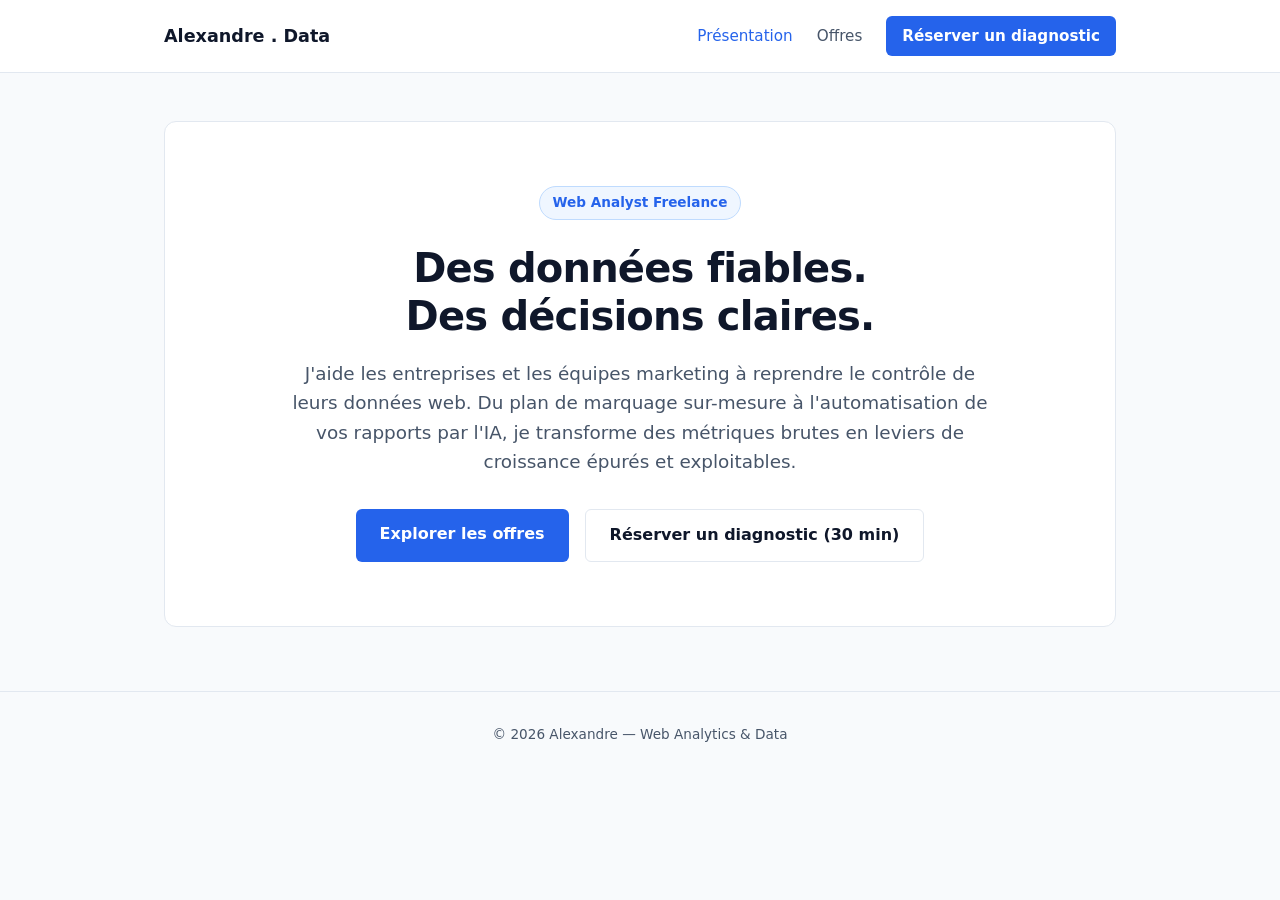
==== index.html @ 2a9d1093 "Update index.html" ====
<!DOCTYPE html>
<html lang="fr">
<head>
  <meta charset="UTF-8">
  <meta name="viewport" content="width=device-width, initial-scale=1.0">
  <title>Alexandre — Web Analyst Freelance</title>
  <style>
    :root {
      --bg-color: #f8fafc;
      --card-bg: #ffffff;
      --text-main: #0f172a;
      --text-muted: #475569;
      --accent-color: #2563eb;
      --accent-hover: #1d4ed8;
      --border-color: #e2e8f0;
    }

    * {
      box-sizing: border-box;
      margin: 0;
      padding: 0;
    }

    body {
      font-family: system-ui, -apple-system, BlinkMacSystemFont, 'Segoe UI', Roboto, sans-serif;
      background-color: var(--bg-color);
      color: var(--text-main);
      line-height: 1.6;
    }

    /* Header & Navigation */
    header {
      background: var(--card-bg);
      border-bottom: 1px solid var(--border-color);
      position: sticky;
      top: 0;
      z-index: 10;
    }

    .nav-container {
      max-width: 1000px;
      margin: 0 auto;
      padding: 1rem 1.5rem;
      display: flex;
      justify-content: space-between;
      align-items: center;
    }

    .logo {
      font-weight: 700;
      font-size: 1.1rem;
      color: var(--text-main);
      text-decoration: none;
    }

    nav {
      display: flex;
      gap: 1.5rem;
      align-items: center;
    }

    nav a {
      text-decoration: none;
      color: var(--text-muted);
      font-weight: 500;
      font-size: 0.95rem;
      transition: color 0.2s;
    }

    nav a:hover, nav a.active {
      color: var(--accent-color);
    }

    .btn-header {
      background-color: var(--accent-color);
      color: white !important;
      padding: 0.5rem 1rem;
      border-radius: 6px;
      font-weight: 600;
      transition: background-color 0.2s;
    }

    .btn-header:hover {
      background-color: var(--accent-hover);
    }

    /* Container global */
    main {
      max-width: 1000px;
      margin: 3rem auto;
      padding: 0 1.5rem;
    }

    /* Hero Section */
    .hero {
      background: var(--card-bg);
      border: 1px solid var(--border-color);
      border-radius: 12px;
      padding: 4rem 2rem;
      text-align: center;
      margin-bottom: 2rem;
    }

    .badge {
      display: inline-block;
      background-color: #eff6ff;
      color: var(--accent-color);
      font-size: 0.85rem;
      font-weight: 600;
      padding: 0.3rem 0.8rem;
      border-radius: 50px;
      margin-bottom: 1.5rem;
      border: 1px solid #bfdbfe;
    }

    .hero h1 {
      font-size: 2.5rem;
      margin-bottom: 1.2rem;
      letter-spacing: -0.02em;
      color: var(--text-main);
      line-height: 1.2;
    }

    .hero p {
      color: var(--text-muted);
      font-size: 1.15rem;
      max-width: 700px;
      margin: 0 auto 2rem auto;
    }

    .hero-buttons {
      display: flex;
      gap: 1rem;
      justify-content: center;
      flex-wrap: wrap;
    }

    .btn-primary {
      background-color: var(--accent-color);
      color: white;
      text-decoration: none;
      padding: 0.8rem 1.5rem;
      border-radius: 6px;
      font-weight: 600;
      transition: background-color 0.2s;
    }

    .btn-primary:hover {
      background-color: var(--accent-hover);
    }

    .btn-secondary {
      background-color: #ffffff;
      color: var(--text-main);
      text-decoration: none;
      padding: 0.8rem 1.5rem;
      border-radius: 6px;
      font-weight: 600;
      border: 1px solid var(--border-color);
      transition: background-color 0.2s;
    }

    .btn-secondary:hover {
      background-color: #f1f5f9;
    }

    /* Footer */
    footer {
      text-align: center;
      padding: 2rem;
      color: var(--text-muted);
      font-size: 0.85rem;
      border-top: 1px solid var(--border-color);
      margin-top: 4rem;
    }
  </style>
</head>
<body>

  <!-- En-tête / Menu -->
  <header>
    <div class="nav-container">
      <a href="index.html" class="logo">Alexandre . Data</a>
      <nav>
        <a href="index.html" class="active">Présentation</a>
        <a href="offres.html">Offres</a>
        <a href="https://cal.com/alexandre-sahir-zxou9e/diagnostic-data" target="_blank" class="btn-header">Réserver un diagnostic</a>
      </nav>
    </div>
  </header>

  <!-- Contenu Principal (Présentation) -->
  <main>
    <section class="hero">
      <span class="badge">Web Analyst Freelance</span>
      <h1>Des données fiables.<br>Des décisions claires.</h1>
      <p>J'aide les entreprises et les équipes marketing à reprendre le contrôle de leurs données web. Du plan de marquage sur-mesure à l'automatisation de vos rapports par l'IA, je transforme des métriques brutes en leviers de croissance épurés et exploitables.</p>
      
      <div class="hero-buttons">
        <a href="offres.html" class="btn-primary">Explorer les offres</a>
        <a href="https://cal.com/alexandre-sahir-zxou9e/diagnostic-data" target="_blank" class="btn-secondary">Réserver un diagnostic (30 min)</a>
      </div>
    </section>
  </main>

  <footer>
    <p>© 2026 Alexandre — Web Analytics & Data</p>
  </footer>

</body>
</html>
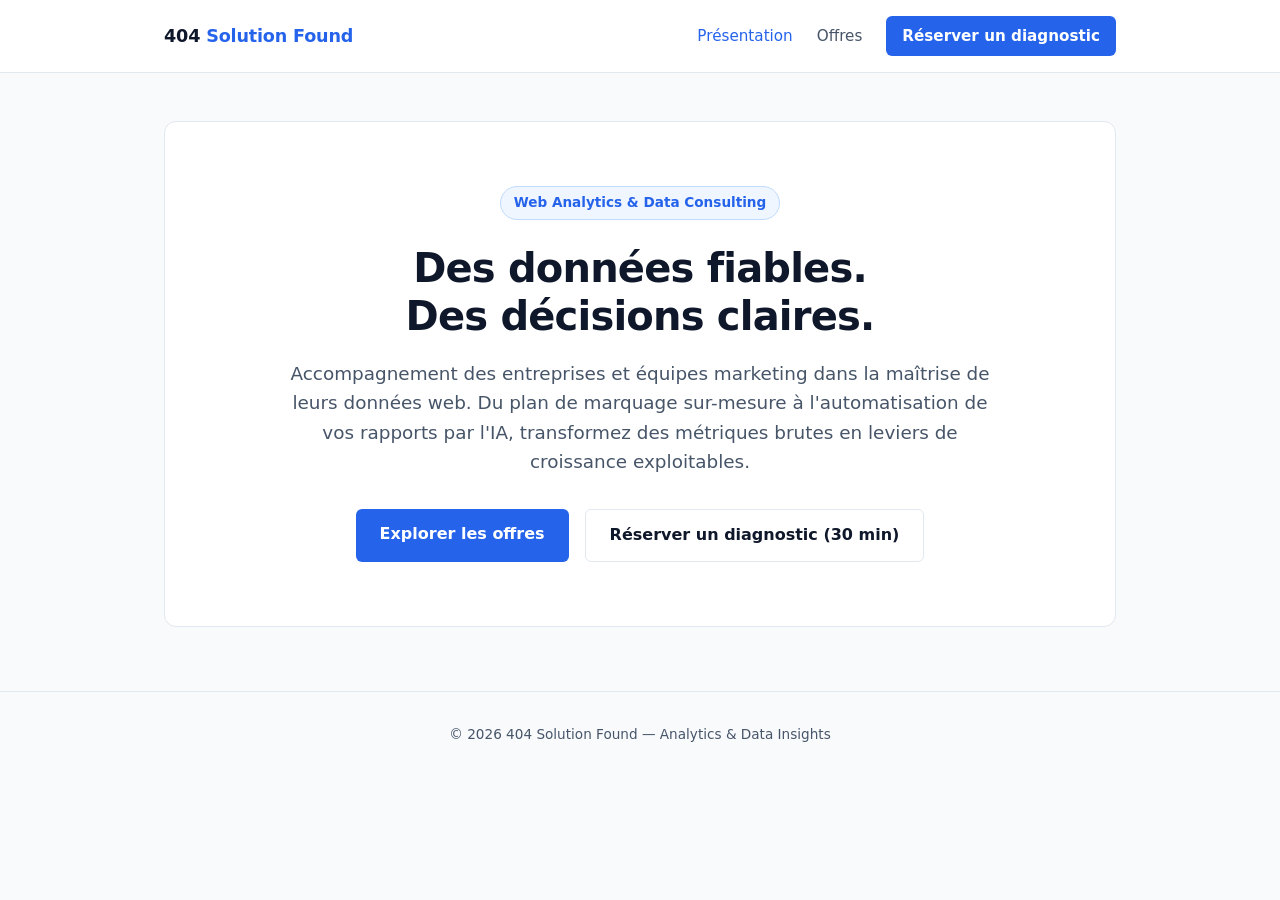
==== commit 4a9a2d2c: "Update index.html" ====
--- a/index.html
+++ b/index.html
@@ -3,7 +3,7 @@
 <head>
   <meta charset="UTF-8">
   <meta name="viewport" content="width=device-width, initial-scale=1.0">
-  <title>Alexandre — Web Analyst Freelance</title>
+  <title>404 Solution Found — Analytics & Data Insights</title>
   <style>
     :root {
       --bg-color: #f8fafc;
@@ -51,6 +51,11 @@
       font-size: 1.1rem;
       color: var(--text-main);
       text-decoration: none;
+      letter-spacing: -0.01em;
+    }
+
+    .logo span {
+      color: var(--accent-color);
     }
 
     nav {
@@ -180,7 +185,7 @@
   <!-- En-tête / Menu -->
   <header>
     <div class="nav-container">
-      <a href="index.html" class="logo">Alexandre . Data</a>
+      <a href="index.html" class="logo">404 <span>Solution Found</span></a>
       <nav>
         <a href="index.html" class="active">Présentation</a>
         <a href="offres.html">Offres</a>
@@ -192,9 +197,9 @@
   <!-- Contenu Principal (Présentation) -->
   <main>
     <section class="hero">
-      <span class="badge">Web Analyst Freelance</span>
+      <span class="badge">Web Analytics & Data Consulting</span>
       <h1>Des données fiables.<br>Des décisions claires.</h1>
-      <p>J'aide les entreprises et les équipes marketing à reprendre le contrôle de leurs données web. Du plan de marquage sur-mesure à l'automatisation de vos rapports par l'IA, je transforme des métriques brutes en leviers de croissance épurés et exploitables.</p>
+      <p>Accompagnement des entreprises et équipes marketing dans la maîtrise de leurs données web. Du plan de marquage sur-mesure à l'automatisation de vos rapports par l'IA, transformez des métriques brutes en leviers de croissance exploitables.</p>
       
       <div class="hero-buttons">
         <a href="offres.html" class="btn-primary">Explorer les offres</a>
@@ -204,7 +209,7 @@
   </main>
 
   <footer>
-    <p>© 2026 Alexandre — Web Analytics & Data</p>
+    <p>© 2026 404 Solution Found — Analytics & Data Insights</p>
   </footer>
 
 </body>
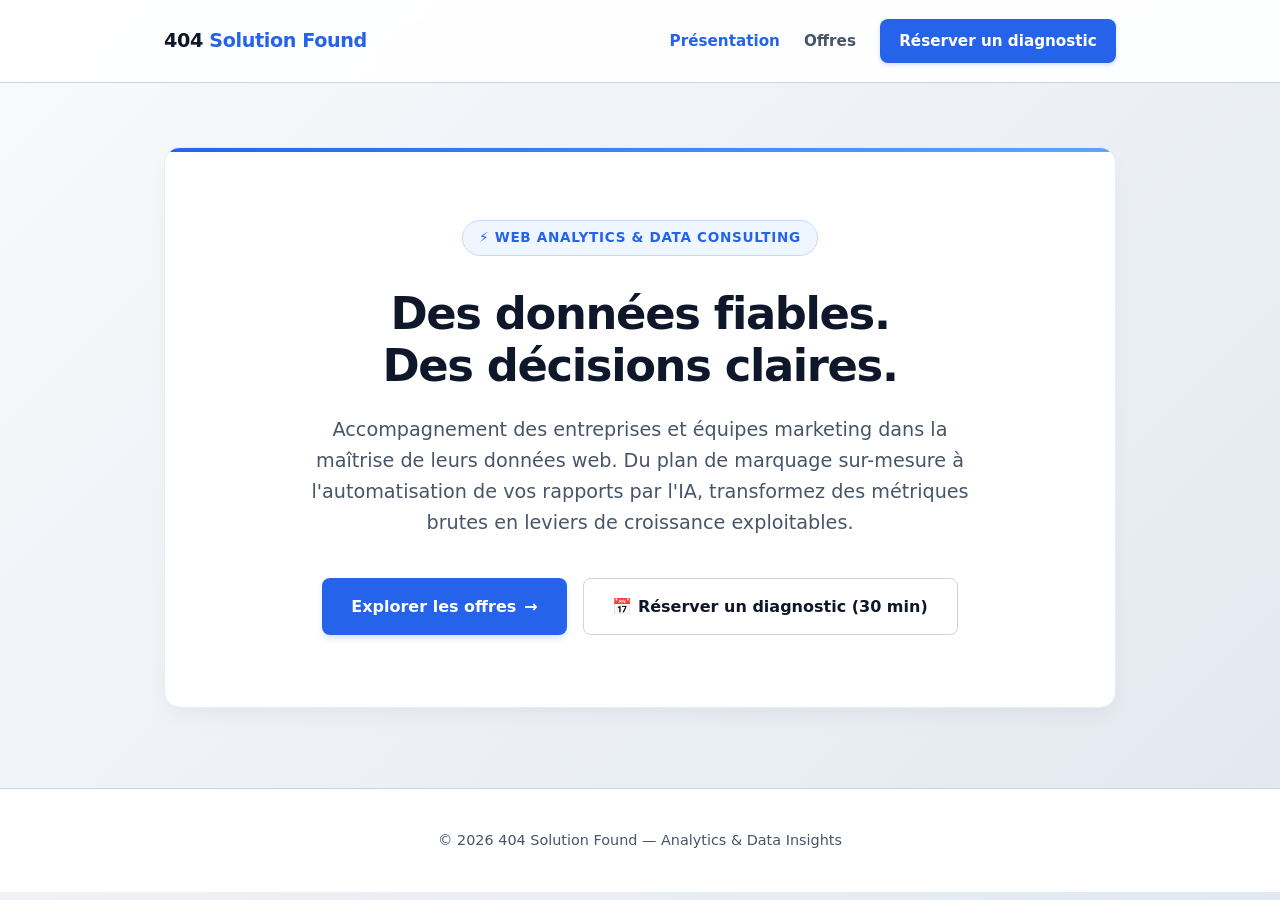
==== commit 7c21ab7c: "v0.3 — Visuel Hero retravaillé style : redesign hero section (fond, ombres, boutons)" ====
--- a/index.html
+++ b/index.html
@@ -6,13 +6,15 @@
   <title>404 Solution Found — Analytics & Data Insights</title>
   <style>
     :root {
-      --bg-color: #f8fafc;
+      --bg-gradient: linear-gradient(135deg, #f8fafc 0%, #e2e8f0 100%);
       --card-bg: #ffffff;
+      --card-border: rgba(37, 99, 235, 0.12);
       --text-main: #0f172a;
       --text-muted: #475569;
       --accent-color: #2563eb;
       --accent-hover: #1d4ed8;
-      --border-color: #e2e8f0;
+      --accent-light: #eff6ff;
+      --border-color: #cbd5e1;
     }
 
     * {
@@ -23,14 +25,16 @@
 
     body {
       font-family: system-ui, -apple-system, BlinkMacSystemFont, 'Segoe UI', Roboto, sans-serif;
-      background-color: var(--bg-color);
+      background: var(--bg-gradient);
       color: var(--text-main);
       line-height: 1.6;
+      min-height: 100vh;
     }
 
     /* Header & Navigation */
     header {
-      background: var(--card-bg);
+      background: rgba(255, 255, 255, 0.9);
+      backdrop-filter: blur(8px);
       border-bottom: 1px solid var(--border-color);
       position: sticky;
       top: 0;
@@ -40,18 +44,18 @@
     .nav-container {
       max-width: 1000px;
       margin: 0 auto;
-      padding: 1rem 1.5rem;
+      padding: 1.2rem 1.5rem;
       display: flex;
       justify-content: space-between;
       align-items: center;
     }
 
     .logo {
-      font-weight: 700;
-      font-size: 1.1rem;
-      color: var(--text-main);
-      text-decoration: none;
-      letter-spacing: -0.01em;
+      font-weight: 800;
+      font-size: 1.2rem;
+      color: var(--text-main);
+      text-decoration: none;
+      letter-spacing: -0.02em;
     }
 
     .logo span {
@@ -67,7 +71,7 @@
     nav a {
       text-decoration: none;
       color: var(--text-muted);
-      font-weight: 500;
+      font-weight: 600;
       font-size: 0.95rem;
       transition: color 0.2s;
     }
@@ -79,58 +83,78 @@
     .btn-header {
       background-color: var(--accent-color);
       color: white !important;
-      padding: 0.5rem 1rem;
-      border-radius: 6px;
-      font-weight: 600;
-      transition: background-color 0.2s;
+      padding: 0.6rem 1.2rem;
+      border-radius: 8px;
+      font-weight: 600;
+      box-shadow: 0 2px 4px rgba(37, 99, 235, 0.2);
+      transition: all 0.2s;
     }
 
     .btn-header:hover {
       background-color: var(--accent-hover);
-    }
-
-    /* Container global */
+      transform: translateY(-1px);
+    }
+
+    /* Main Container */
     main {
       max-width: 1000px;
-      margin: 3rem auto;
+      margin: 4rem auto;
       padding: 0 1.5rem;
     }
 
-    /* Hero Section */
+    /* Hero Section Améliorée */
     .hero {
       background: var(--card-bg);
-      border: 1px solid var(--border-color);
-      border-radius: 12px;
-      padding: 4rem 2rem;
+      border: 1px solid var(--card-border);
+      border-radius: 16px;
+      padding: 4.5rem 2.5rem;
       text-align: center;
-      margin-bottom: 2rem;
+      box-shadow: 0 10px 25px -5px rgba(0, 0, 0, 0.05), 0 8px 10px -6px rgba(0, 0, 0, 0.01);
+      position: relative;
+      overflow: hidden;
+    }
+
+    .hero::before {
+      content: "";
+      position: absolute;
+      top: 0;
+      left: 0;
+      right: 0;
+      height: 4px;
+      background: linear-gradient(90deg, #2563eb, #60a5fa);
     }
 
     .badge {
-      display: inline-block;
-      background-color: #eff6ff;
+      display: inline-flex;
+      align-items: center;
+      gap: 0.5rem;
+      background-color: var(--accent-light);
       color: var(--accent-color);
       font-size: 0.85rem;
-      font-weight: 600;
-      padding: 0.3rem 0.8rem;
+      font-weight: 700;
+      padding: 0.4rem 1rem;
       border-radius: 50px;
+      margin-bottom: 2rem;
+      border: 1px solid #bfdbfe;
+      text-transform: uppercase;
+      letter-spacing: 0.05em;
+    }
+
+    .hero h1 {
+      font-size: 2.8rem;
+      font-weight: 800;
       margin-bottom: 1.5rem;
-      border: 1px solid #bfdbfe;
-    }
-
-    .hero h1 {
-      font-size: 2.5rem;
-      margin-bottom: 1.2rem;
-      letter-spacing: -0.02em;
-      color: var(--text-main);
-      line-height: 1.2;
+      letter-spacing: -0.03em;
+      color: var(--text-main);
+      line-height: 1.15;
     }
 
     .hero p {
       color: var(--text-muted);
-      font-size: 1.15rem;
-      max-width: 700px;
-      margin: 0 auto 2rem auto;
+      font-size: 1.2rem;
+      max-width: 680px;
+      margin: 0 auto 2.5rem auto;
+      font-weight: 400;
     }
 
     .hero-buttons {
@@ -144,39 +168,51 @@
       background-color: var(--accent-color);
       color: white;
       text-decoration: none;
-      padding: 0.8rem 1.5rem;
-      border-radius: 6px;
-      font-weight: 600;
-      transition: background-color 0.2s;
+      padding: 0.9rem 1.8rem;
+      border-radius: 8px;
+      font-weight: 600;
+      box-shadow: 0 4px 6px -1px rgba(37, 99, 235, 0.2);
+      transition: all 0.2s;
+      display: inline-flex;
+      align-items: center;
+      gap: 0.5rem;
     }
 
     .btn-primary:hover {
       background-color: var(--accent-hover);
+      transform: translateY(-2px);
+      box-shadow: 0 6px 12px -2px rgba(37, 99, 235, 0.3);
     }
 
     .btn-secondary {
       background-color: #ffffff;
       color: var(--text-main);
       text-decoration: none;
-      padding: 0.8rem 1.5rem;
-      border-radius: 6px;
+      padding: 0.9rem 1.8rem;
+      border-radius: 8px;
       font-weight: 600;
       border: 1px solid var(--border-color);
-      transition: background-color 0.2s;
+      transition: all 0.2s;
+      display: inline-flex;
+      align-items: center;
+      gap: 0.5rem;
     }
 
     .btn-secondary:hover {
-      background-color: #f1f5f9;
+      background-color: #f8fafc;
+      border-color: #94a3b8;
+      transform: translateY(-2px);
     }
 
     /* Footer */
     footer {
       text-align: center;
-      padding: 2rem;
+      padding: 2.5rem;
       color: var(--text-muted);
-      font-size: 0.85rem;
+      font-size: 0.9rem;
       border-top: 1px solid var(--border-color);
-      margin-top: 4rem;
+      margin-top: 5rem;
+      background: #ffffff;
     }
   </style>
 </head>
@@ -197,13 +233,13 @@
   <!-- Contenu Principal (Présentation) -->
   <main>
     <section class="hero">
-      <span class="badge">Web Analytics & Data Consulting</span>
+      <span class="badge">⚡ Web Analytics & Data Consulting</span>
       <h1>Des données fiables.<br>Des décisions claires.</h1>
       <p>Accompagnement des entreprises et équipes marketing dans la maîtrise de leurs données web. Du plan de marquage sur-mesure à l'automatisation de vos rapports par l'IA, transformez des métriques brutes en leviers de croissance exploitables.</p>
       
       <div class="hero-buttons">
-        <a href="offres.html" class="btn-primary">Explorer les offres</a>
-        <a href="https://cal.com/alexandre-sahir-zxou9e/diagnostic-data" target="_blank" class="btn-secondary">Réserver un diagnostic (30 min)</a>
+        <a href="offres.html" class="btn-primary">Explorer les offres <span>→</span></a>
+        <a href="https://cal.com/alexandre-sahir-zxou9e/diagnostic-data" target="_blank" class="btn-secondary">📅 Réserver un diagnostic (30 min)</a>
       </div>
     </section>
   </main>
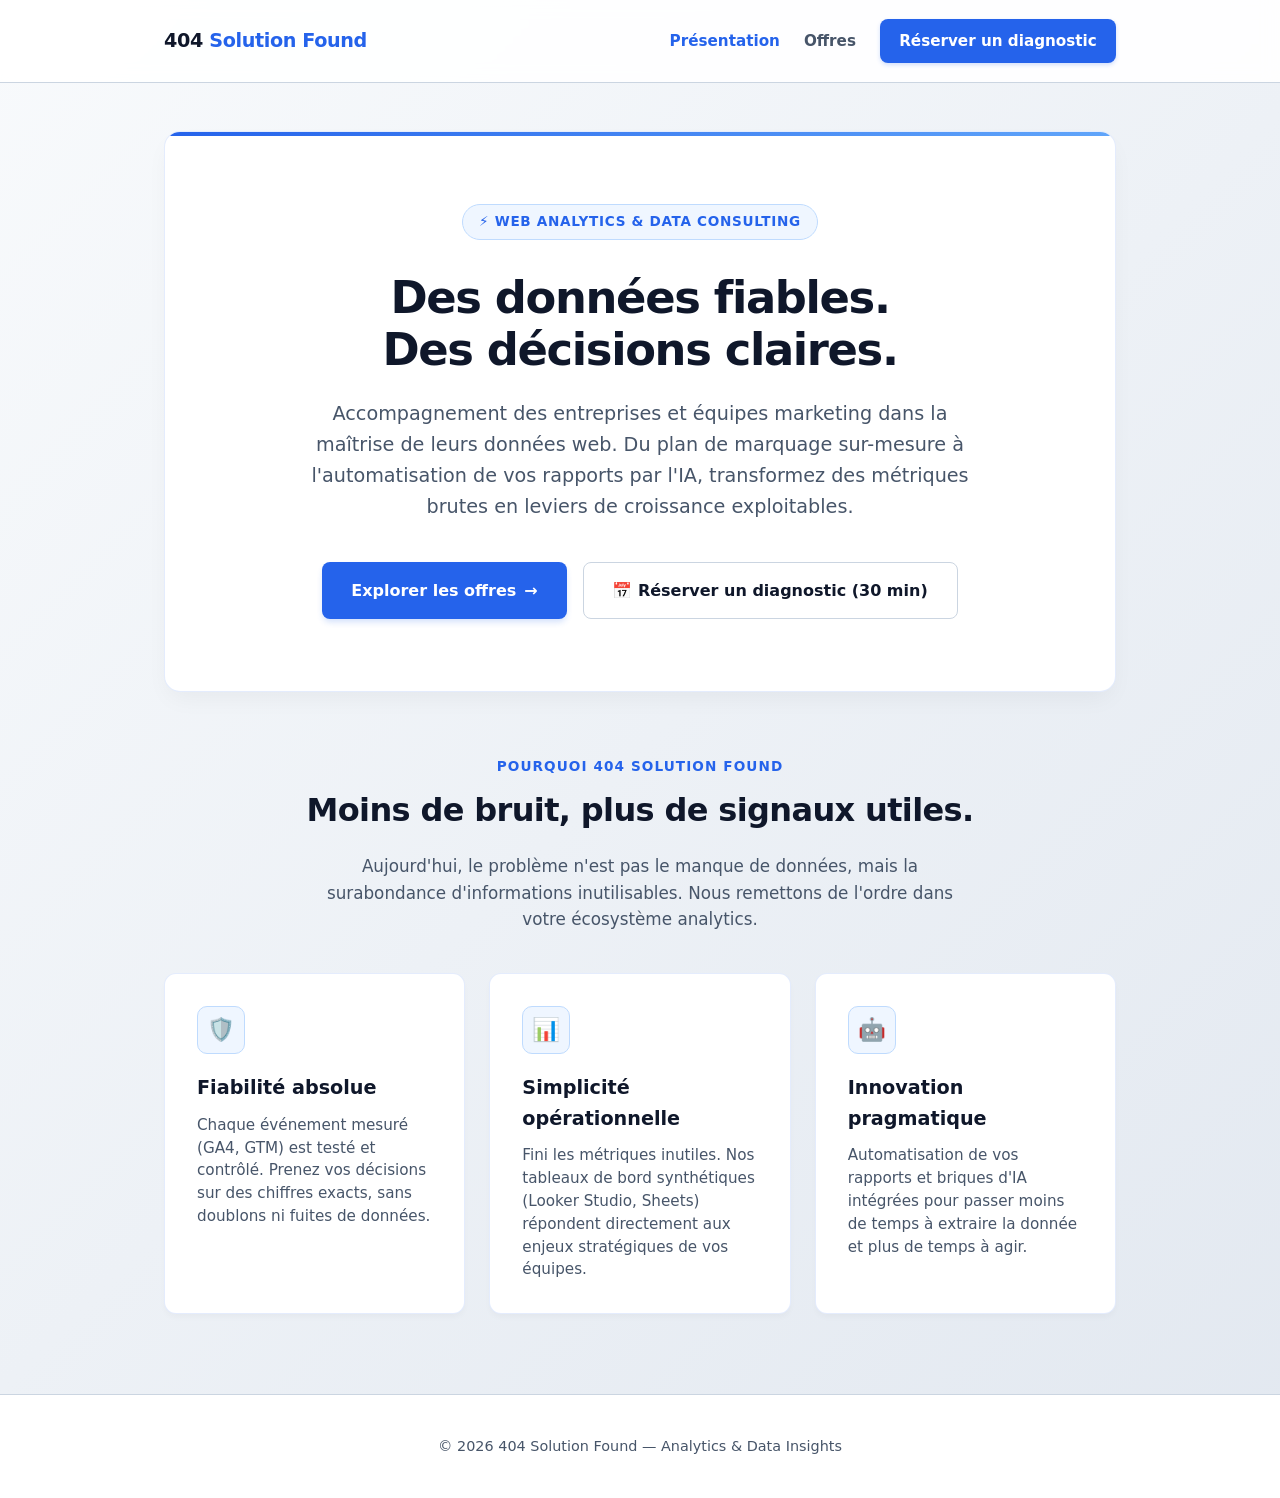
==== commit 363c9a20: "v0.4 — Section Approche intégrée feat: ajout section notre approche (3 cartes de valeur)" ====
--- a/index.html
+++ b/index.html
@@ -98,20 +98,21 @@
     /* Main Container */
     main {
       max-width: 1000px;
-      margin: 4rem auto;
+      margin: 3rem auto;
       padding: 0 1.5rem;
     }
 
-    /* Hero Section Améliorée */
+    /* Hero Section */
     .hero {
       background: var(--card-bg);
       border: 1px solid var(--card-border);
       border-radius: 16px;
       padding: 4.5rem 2.5rem;
       text-align: center;
-      box-shadow: 0 10px 25px -5px rgba(0, 0, 0, 0.05), 0 8px 10px -6px rgba(0, 0, 0, 0.01);
+      box-shadow: 0 10px 25px -5px rgba(0, 0, 0, 0.05);
       position: relative;
       overflow: hidden;
+      margin-bottom: 3rem;
     }
 
     .hero::before {
@@ -154,7 +155,6 @@
       font-size: 1.2rem;
       max-width: 680px;
       margin: 0 auto 2.5rem auto;
-      font-weight: 400;
     }
 
     .hero-buttons {
@@ -181,7 +181,6 @@
     .btn-primary:hover {
       background-color: var(--accent-hover);
       transform: translateY(-2px);
-      box-shadow: 0 6px 12px -2px rgba(37, 99, 235, 0.3);
     }
 
     .btn-secondary {
@@ -202,6 +201,88 @@
       background-color: #f8fafc;
       border-color: #94a3b8;
       transform: translateY(-2px);
+    }
+
+    /* Section Notre Approche */
+    .approach-section {
+      margin-top: 4rem;
+    }
+
+    .section-header {
+      text-align: center;
+      margin-bottom: 2.5rem;
+    }
+
+    .section-subtitle {
+      color: var(--accent-color);
+      font-weight: 700;
+      font-size: 0.85rem;
+      text-transform: uppercase;
+      letter-spacing: 0.08em;
+      display: block;
+      margin-bottom: 0.5rem;
+    }
+
+    .section-title {
+      font-size: 2rem;
+      font-weight: 800;
+      letter-spacing: -0.02em;
+      color: var(--text-main);
+      margin-bottom: 1rem;
+    }
+
+    .section-desc {
+      color: var(--text-muted);
+      max-width: 650px;
+      margin: 0 auto;
+      font-size: 1.05rem;
+    }
+
+    .cards-grid {
+      display: grid;
+      grid-template-columns: repeat(auto-fit, minmax(280px, 1fr));
+      gap: 1.5rem;
+      margin-top: 2rem;
+    }
+
+    .card {
+      background: var(--card-bg);
+      border: 1px solid var(--card-border);
+      border-radius: 12px;
+      padding: 2rem;
+      box-shadow: 0 4px 6px -1px rgba(0, 0, 0, 0.03);
+      transition: transform 0.2s, box-shadow 0.2s;
+    }
+
+    .card:hover {
+      transform: translateY(-3px);
+      box-shadow: 0 10px 15px -3px rgba(0, 0, 0, 0.08);
+    }
+
+    .card-icon {
+      width: 48px;
+      height: 48px;
+      background: var(--accent-light);
+      border-radius: 10px;
+      display: flex;
+      align-items: center;
+      justify-content: center;
+      font-size: 1.4rem;
+      margin-bottom: 1.2rem;
+      border: 1px solid #bfdbfe;
+    }
+
+    .card h3 {
+      font-size: 1.2rem;
+      font-weight: 700;
+      margin-bottom: 0.6rem;
+      color: var(--text-main);
+    }
+
+    .card p {
+      color: var(--text-muted);
+      font-size: 0.95rem;
+      line-height: 1.5;
     }
 
     /* Footer */
@@ -230,8 +311,9 @@
     </div>
   </header>
 
-  <!-- Contenu Principal (Présentation) -->
+  <!-- Contenu Principal -->
   <main>
+    <!-- Hero Section -->
     <section class="hero">
       <span class="badge">⚡ Web Analytics & Data Consulting</span>
       <h1>Des données fiables.<br>Des décisions claires.</h1>
@@ -242,6 +324,38 @@
         <a href="https://cal.com/alexandre-sahir-zxou9e/diagnostic-data" target="_blank" class="btn-secondary">📅 Réserver un diagnostic (30 min)</a>
       </div>
     </section>
+
+    <!-- Section Notre Approche -->
+    <section class="approach-section">
+      <div class="section-header">
+        <span class="section-subtitle">Pourquoi 404 Solution Found</span>
+        <h2 class="section-title">Moins de bruit, plus de signaux utiles.</h2>
+        <p class="section-desc">Aujourd'hui, le problème n'est pas le manque de données, mais la surabondance d'informations inutilisables. Nous remettons de l'ordre dans votre écosystème analytics.</p>
+      </div>
+
+      <div class="cards-grid">
+        <!-- Card 1 -->
+        <div class="card">
+          <div class="card-icon">🛡️</div>
+          <h3>Fiabilité absolue</h3>
+          <p>Chaque événement mesuré (GA4, GTM) est testé et contrôlé. Prenez vos décisions sur des chiffres exacts, sans doublons ni fuites de données.</p>
+        </div>
+
+        <!-- Card 2 -->
+        <div class="card">
+          <div class="card-icon">📊</div>
+          <h3>Simplicité opérationnelle</h3>
+          <p>Fini les métriques inutiles. Nos tableaux de bord synthétiques (Looker Studio, Sheets) répondent directement aux enjeux stratégiques de vos équipes.</p>
+        </div>
+
+        <!-- Card 3 -->
+        <div class="card">
+          <div class="card-icon">🤖</div>
+          <h3>Innovation pragmatique</h3>
+          <p>Automatisation de vos rapports et briques d'IA intégrées pour passer moins de temps à extraire la donnée et plus de temps à agir.</p>
+        </div>
+      </div>
+    </section>
   </main>
 
   <footer>
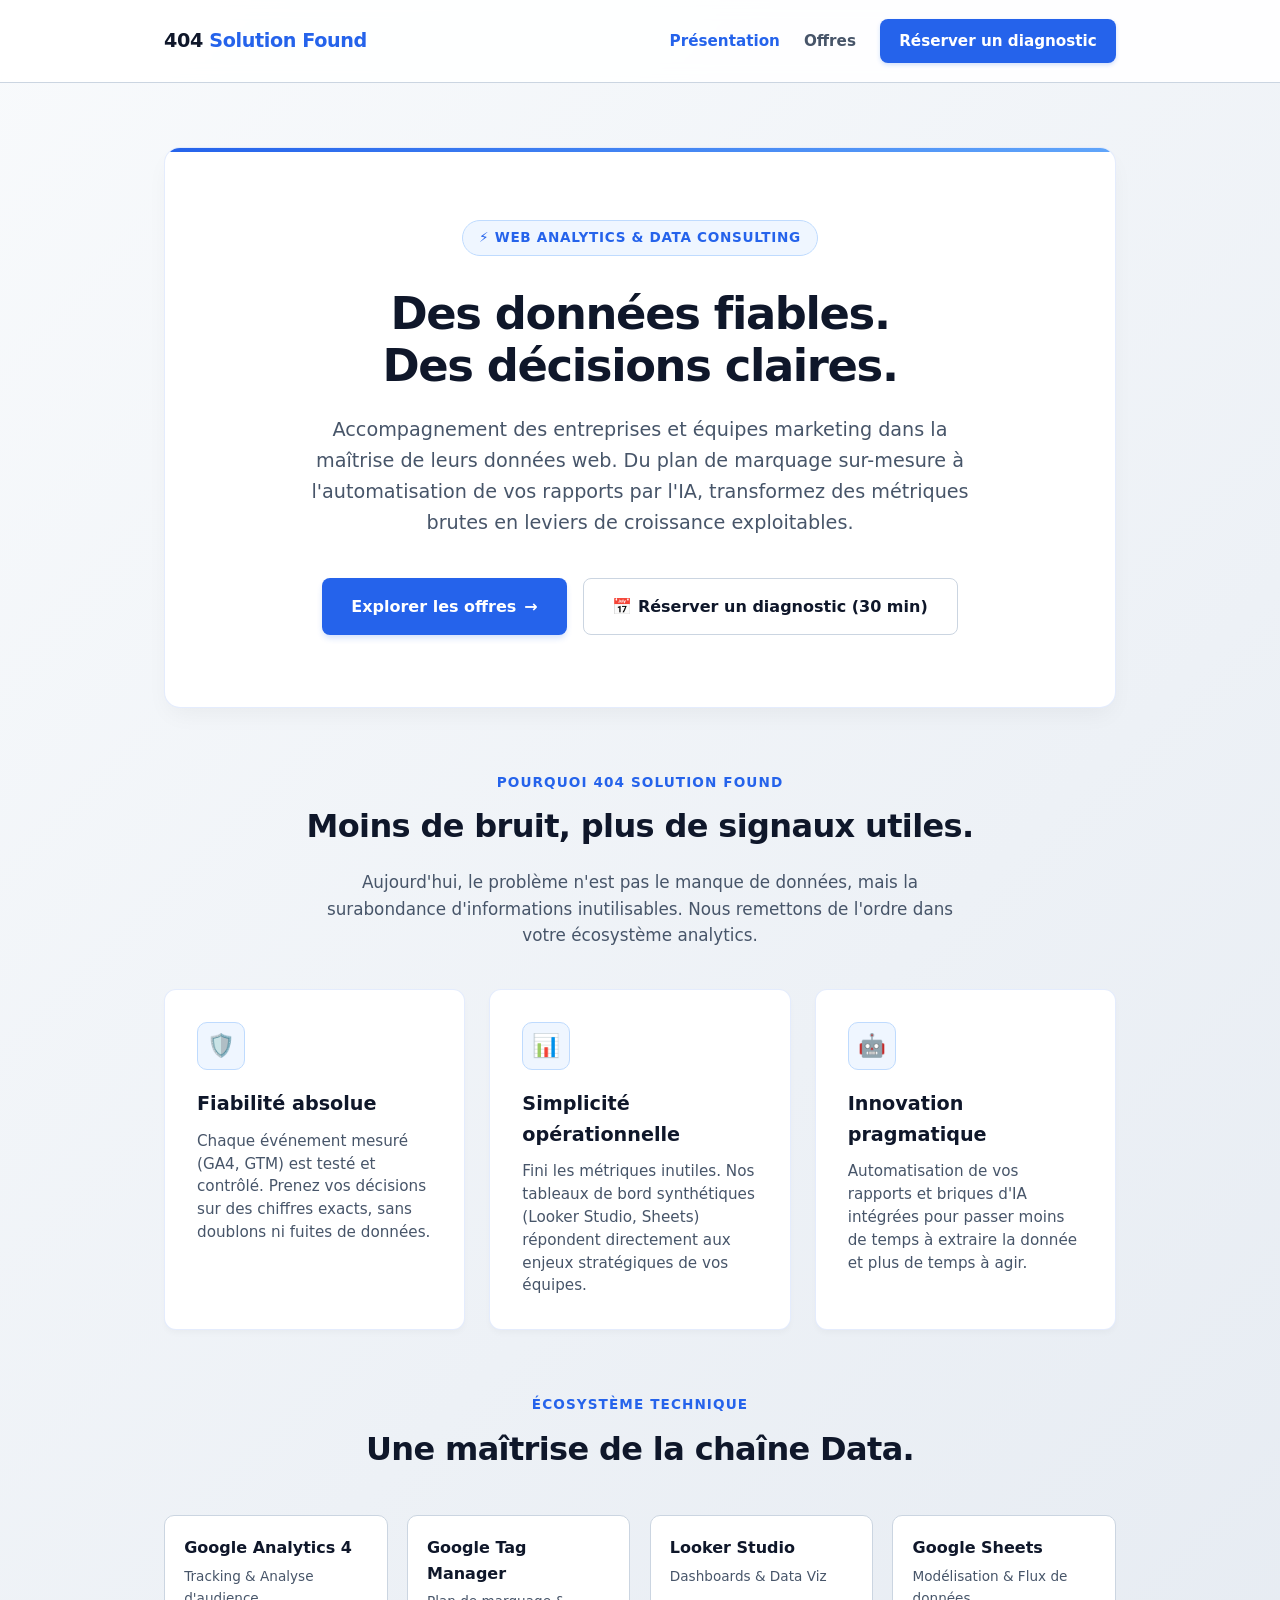
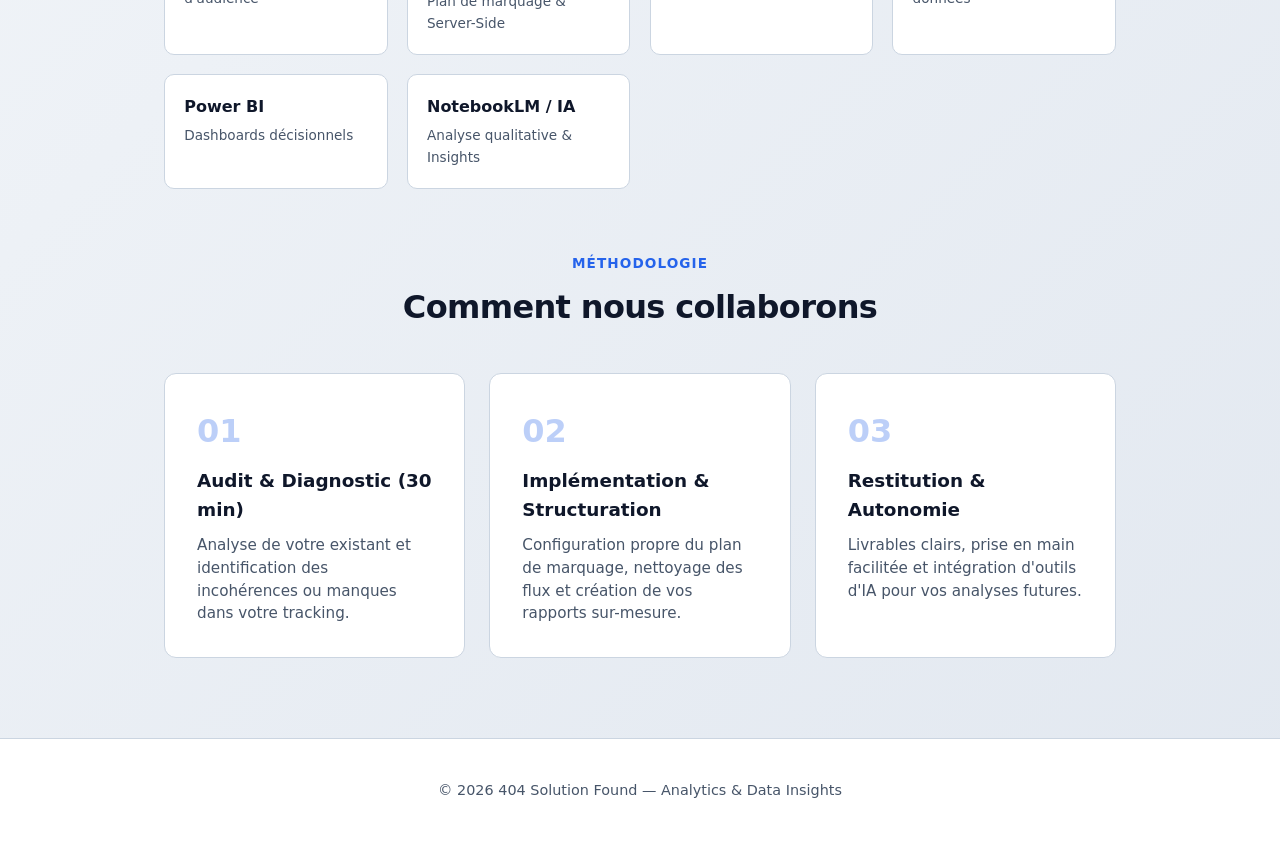
==== commit 3359f55f: "v0.5 — Page Présentation complète feat: ajout stack technique et méthodologie 3 étapes" ====
--- a/index.html
+++ b/index.html
@@ -112,7 +112,7 @@
       box-shadow: 0 10px 25px -5px rgba(0, 0, 0, 0.05);
       position: relative;
       overflow: hidden;
-      margin-bottom: 3rem;
+      margin-bottom: 4rem;
     }
 
     .hero::before {
@@ -203,8 +203,8 @@
       transform: translateY(-2px);
     }
 
-    /* Section Notre Approche */
-    .approach-section {
+    /* Common Section Styles */
+    section {
       margin-top: 4rem;
     }
 
@@ -238,6 +238,7 @@
       font-size: 1.05rem;
     }
 
+    /* Section Notre Approche */
     .cards-grid {
       display: grid;
       grid-template-columns: repeat(auto-fit, minmax(280px, 1fr));
@@ -280,6 +281,77 @@
     }
 
     .card p {
+      color: var(--text-muted);
+      font-size: 0.95rem;
+      line-height: 1.5;
+    }
+
+    /* Section Stack Technique */
+    .tech-grid {
+      display: grid;
+      grid-template-columns: repeat(auto-fit, minmax(220px, 1fr));
+      gap: 1.2rem;
+      margin-top: 2rem;
+    }
+
+    .tech-item {
+      background: var(--card-bg);
+      border: 1px solid var(--border-color);
+      border-radius: 10px;
+      padding: 1.2rem;
+      display: flex;
+      flex-direction: column;
+      gap: 0.3rem;
+      transition: border-color 0.2s;
+    }
+
+    .tech-item:hover {
+      border-color: var(--accent-color);
+    }
+
+    .tech-name {
+      font-weight: 700;
+      font-size: 1rem;
+      color: var(--text-main);
+    }
+
+    .tech-desc {
+      font-size: 0.85rem;
+      color: var(--text-muted);
+    }
+
+    /* Section Méthodologie */
+    .steps-grid {
+      display: grid;
+      grid-template-columns: repeat(auto-fit, minmax(280px, 1fr));
+      gap: 1.5rem;
+      margin-top: 2rem;
+    }
+
+    .step-card {
+      background: var(--card-bg);
+      border: 1px solid var(--border-color);
+      border-radius: 12px;
+      padding: 2rem;
+      position: relative;
+    }
+
+    .step-number {
+      font-size: 2rem;
+      font-weight: 800;
+      color: var(--accent-color);
+      opacity: 0.3;
+      margin-bottom: 0.5rem;
+    }
+
+    .step-card h3 {
+      font-size: 1.15rem;
+      font-weight: 700;
+      margin-bottom: 0.6rem;
+      color: var(--text-main);
+    }
+
+    .step-card p {
       color: var(--text-muted);
       font-size: 0.95rem;
       line-height: 1.5;
@@ -326,7 +398,7 @@
     </section>
 
     <!-- Section Notre Approche -->
-    <section class="approach-section">
+    <section>
       <div class="section-header">
         <span class="section-subtitle">Pourquoi 404 Solution Found</span>
         <h2 class="section-title">Moins de bruit, plus de signaux utiles.</h2>
@@ -334,21 +406,18 @@
       </div>
 
       <div class="cards-grid">
-        <!-- Card 1 -->
         <div class="card">
           <div class="card-icon">🛡️</div>
           <h3>Fiabilité absolue</h3>
           <p>Chaque événement mesuré (GA4, GTM) est testé et contrôlé. Prenez vos décisions sur des chiffres exacts, sans doublons ni fuites de données.</p>
         </div>
 
-        <!-- Card 2 -->
         <div class="card">
           <div class="card-icon">📊</div>
           <h3>Simplicité opérationnelle</h3>
           <p>Fini les métriques inutiles. Nos tableaux de bord synthétiques (Looker Studio, Sheets) répondent directement aux enjeux stratégiques de vos équipes.</p>
         </div>
 
-        <!-- Card 3 -->
         <div class="card">
           <div class="card-icon">🤖</div>
           <h3>Innovation pragmatique</h3>
@@ -356,6 +425,69 @@
         </div>
       </div>
     </section>
+
+    <!-- Section Stack Technique -->
+    <section>
+      <div class="section-header">
+        <span class="section-subtitle">Écosystème Technique</span>
+        <h2 class="section-title">Une maîtrise de la chaîne Data.</h2>
+      </div>
+
+      <div class="tech-grid">
+        <div class="tech-item">
+          <span class="tech-name">Google Analytics 4</span>
+          <span class="tech-desc">Tracking & Analyse d'audience</span>
+        </div>
+        <div class="tech-item">
+          <span class="tech-name">Google Tag Manager</span>
+          <span class="tech-desc">Plan de marquage & Server-Side</span>
+        </div>
+        <div class="tech-item">
+          <span class="tech-name">Looker Studio</span>
+          <span class="tech-desc">Dashboards & Data Viz</span>
+        </div>
+        <div class="tech-item">
+          <span class="tech-name">Google Sheets</span>
+          <span class="tech-desc">Modélisation & Flux de données</span>
+        </div>
+        <div class="tech-item">
+          <span class="tech-name">Power BI</span>
+          <span class="tech-desc">Dashboards décisionnels</span>
+        </div>
+        <div class="tech-item">
+          <span class="tech-name">NotebookLM / IA</span>
+          <span class="tech-desc">Analyse qualitative & Insights</span>
+        </div>
+      </div>
+    </section>
+
+    <!-- Section Méthodologie -->
+    <section>
+      <div class="section-header">
+        <span class="section-subtitle">Méthodologie</span>
+        <h2 class="section-title">Comment nous collaborons</h2>
+      </div>
+
+      <div class="steps-grid">
+        <div class="step-card">
+          <div class="step-number">01</div>
+          <h3>Audit & Diagnostic (30 min)</h3>
+          <p>Analyse de votre existant et identification des incohérences ou manques dans votre tracking.</p>
+        </div>
+
+        <div class="step-card">
+          <div class="step-number">02</div>
+          <h3>Implémentation & Structuration</h3>
+          <p>Configuration propre du plan de marquage, nettoyage des flux et création de vos rapports sur-mesure.</p>
+        </div>
+
+        <div class="step-card">
+          <div class="step-number">03</div>
+          <h3>Restitution & Autonomie</h3>
+          <p>Livrables clairs, prise en main facilitée et intégration d'outils d'IA pour vos analyses futures.</p>
+        </div>
+      </div>
+    </section>
   </main>
 
   <footer>
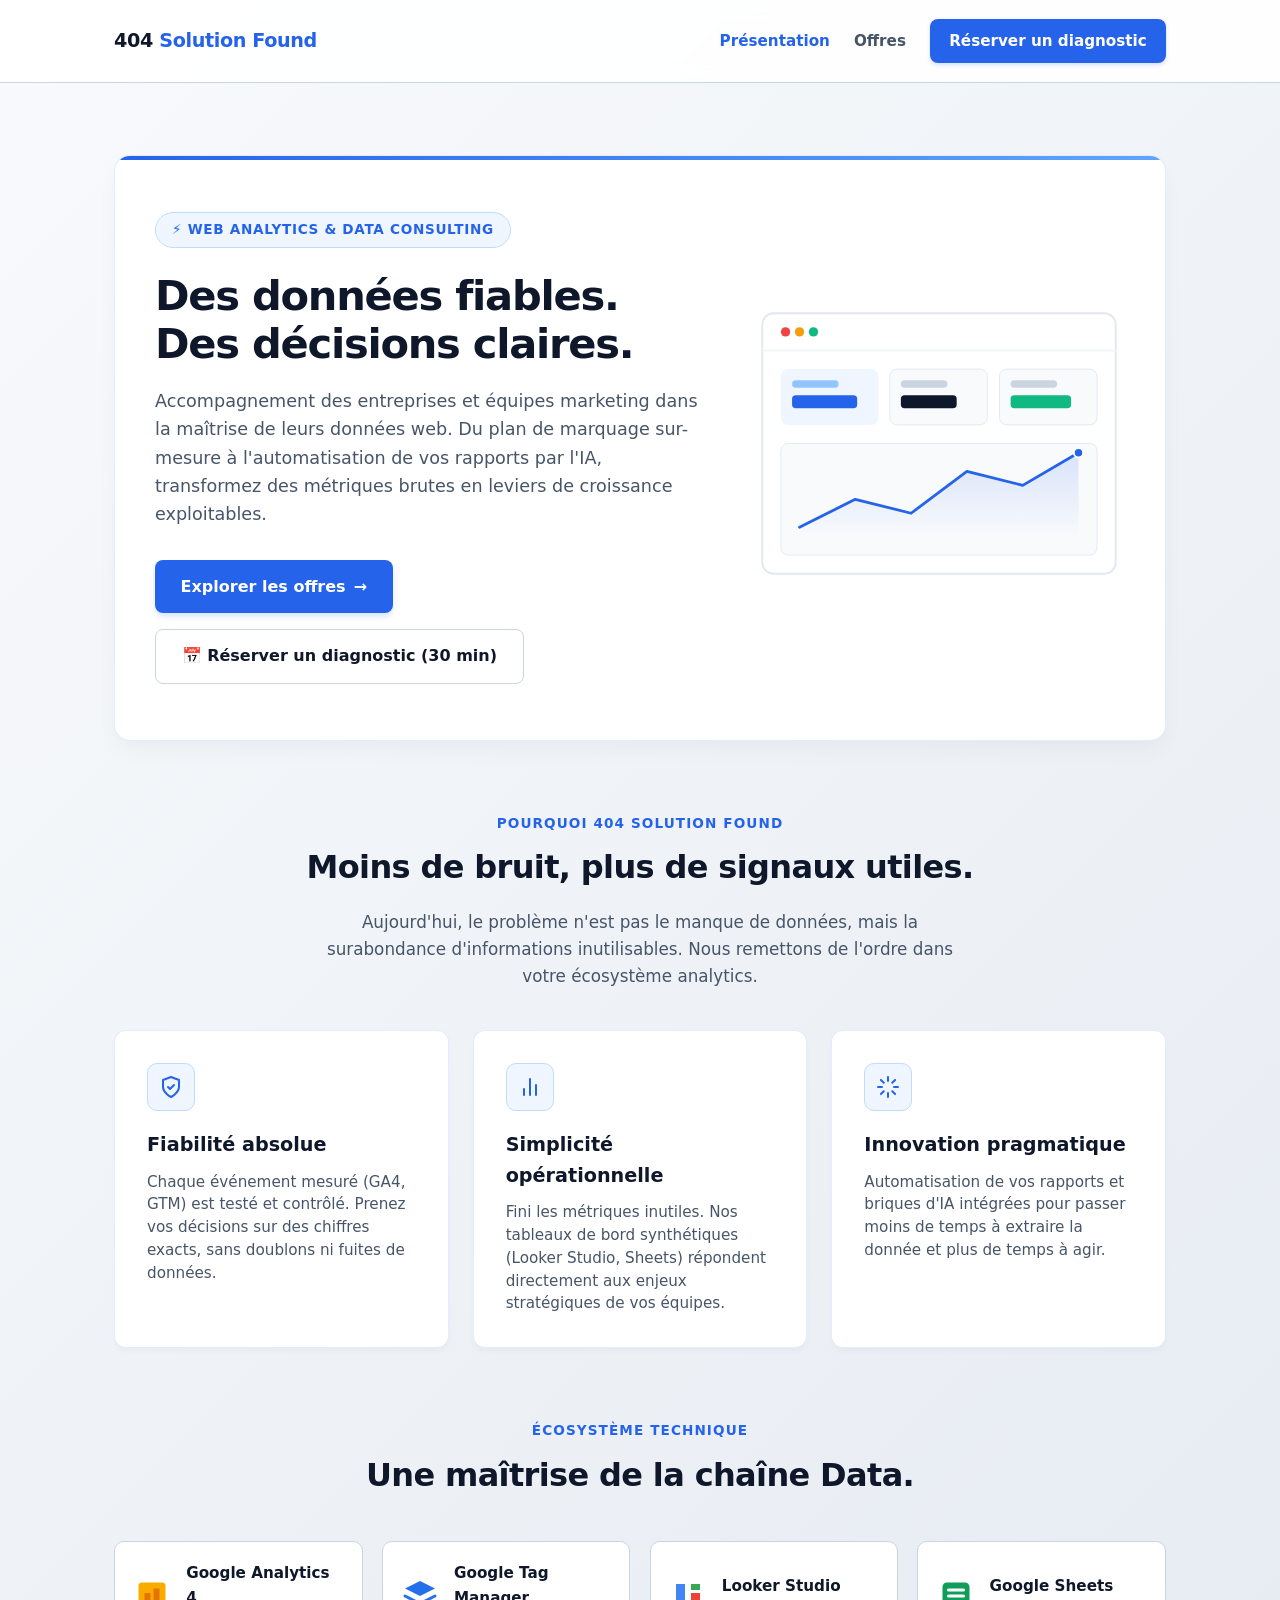
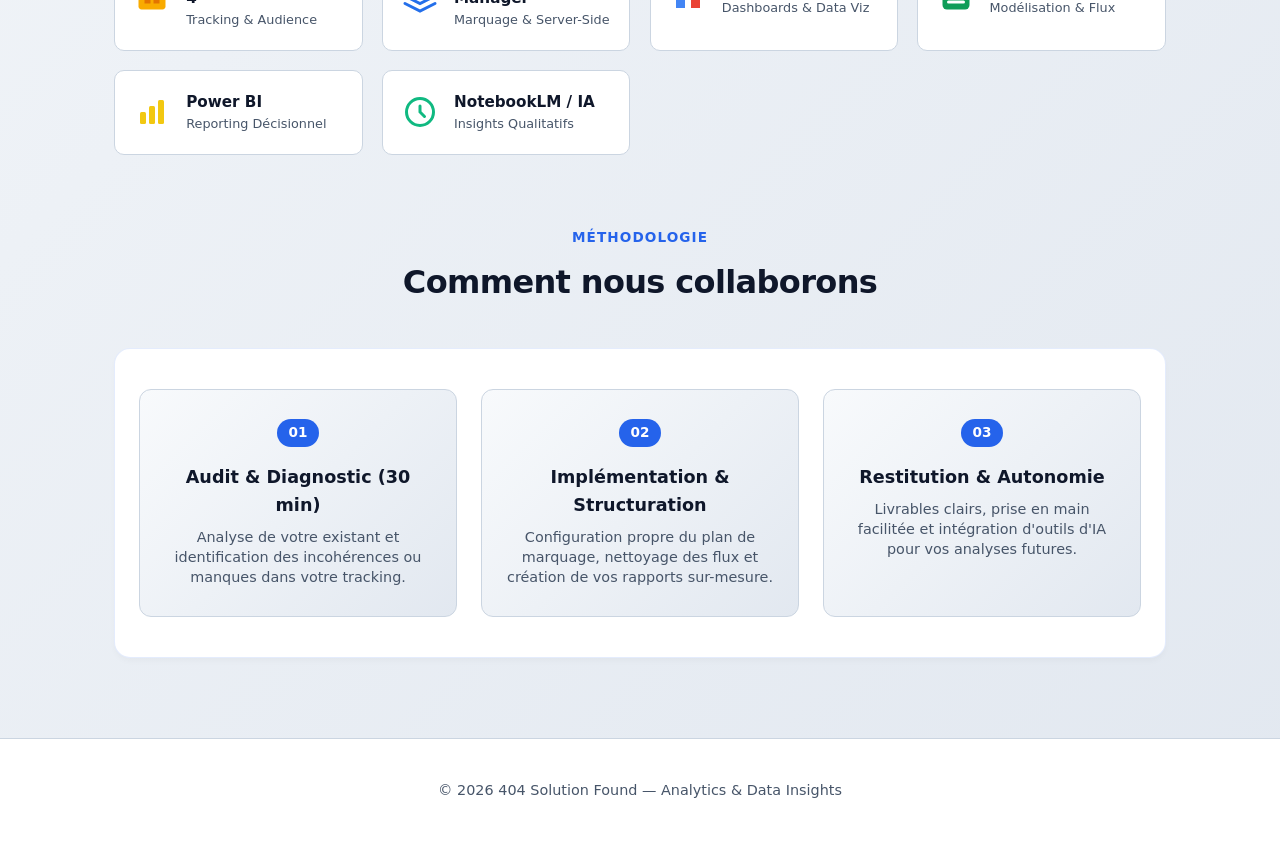
==== commit 229dd1d2: "v0.6 — Visuels vectoriels intégrés ajout visuel dashboard hero, logos svg stack et schema flux" ====
--- a/index.html
+++ b/index.html
@@ -42,7 +42,7 @@
     }
 
     .nav-container {
-      max-width: 1000px;
+      max-width: 1100px;
       margin: 0 auto;
       padding: 1.2rem 1.5rem;
       display: flex;
@@ -97,22 +97,36 @@
 
     /* Main Container */
     main {
-      max-width: 1000px;
+      max-width: 1100px;
       margin: 3rem auto;
       padding: 0 1.5rem;
     }
 
-    /* Hero Section */
+    /* Hero Section bi-colonne */
     .hero {
       background: var(--card-bg);
       border: 1px solid var(--card-border);
       border-radius: 16px;
-      padding: 4.5rem 2.5rem;
-      text-align: center;
+      padding: 3.5rem 2.5rem;
       box-shadow: 0 10px 25px -5px rgba(0, 0, 0, 0.05);
       position: relative;
       overflow: hidden;
       margin-bottom: 4rem;
+      display: grid;
+      grid-template-columns: 1.2fr 0.8fr;
+      gap: 2.5rem;
+      align-items: center;
+    }
+
+    @media (max-width: 850px) {
+      .hero {
+        grid-template-columns: 1fr;
+        text-align: center;
+        padding: 3rem 1.5rem;
+      }
+      .hero-buttons {
+        justify-content: center;
+      }
     }
 
     .hero::before {
@@ -135,16 +149,16 @@
       font-weight: 700;
       padding: 0.4rem 1rem;
       border-radius: 50px;
-      margin-bottom: 2rem;
+      margin-bottom: 1.5rem;
       border: 1px solid #bfdbfe;
       text-transform: uppercase;
       letter-spacing: 0.05em;
     }
 
     .hero h1 {
-      font-size: 2.8rem;
+      font-size: 2.6rem;
       font-weight: 800;
-      margin-bottom: 1.5rem;
+      margin-bottom: 1.2rem;
       letter-spacing: -0.03em;
       color: var(--text-main);
       line-height: 1.15;
@@ -152,15 +166,13 @@
 
     .hero p {
       color: var(--text-muted);
-      font-size: 1.2rem;
-      max-width: 680px;
-      margin: 0 auto 2.5rem auto;
+      font-size: 1.1rem;
+      margin-bottom: 2rem;
     }
 
     .hero-buttons {
       display: flex;
       gap: 1rem;
-      justify-content: center;
       flex-wrap: wrap;
     }
 
@@ -168,7 +180,7 @@
       background-color: var(--accent-color);
       color: white;
       text-decoration: none;
-      padding: 0.9rem 1.8rem;
+      padding: 0.85rem 1.6rem;
       border-radius: 8px;
       font-weight: 600;
       box-shadow: 0 4px 6px -1px rgba(37, 99, 235, 0.2);
@@ -187,7 +199,7 @@
       background-color: #ffffff;
       color: var(--text-main);
       text-decoration: none;
-      padding: 0.9rem 1.8rem;
+      padding: 0.85rem 1.6rem;
       border-radius: 8px;
       font-weight: 600;
       border: 1px solid var(--border-color);
@@ -203,9 +215,16 @@
       transform: translateY(-2px);
     }
 
+    .hero-illustration {
+      width: 100%;
+      height: auto;
+      max-width: 380px;
+      margin: 0 auto;
+    }
+
     /* Common Section Styles */
     section {
-      margin-top: 4rem;
+      margin-top: 4.5rem;
     }
 
     .section-header {
@@ -238,7 +257,7 @@
       font-size: 1.05rem;
     }
 
-    /* Section Notre Approche */
+    /* Cards Grid */
     .cards-grid {
       display: grid;
       grid-template-columns: repeat(auto-fit, minmax(280px, 1fr));
@@ -268,7 +287,6 @@
       display: flex;
       align-items: center;
       justify-content: center;
-      font-size: 1.4rem;
       margin-bottom: 1.2rem;
       border: 1px solid #bfdbfe;
     }
@@ -286,7 +304,7 @@
       line-height: 1.5;
     }
 
-    /* Section Stack Technique */
+    /* Stack Technique Grid */
     .tech-grid {
       display: grid;
       grid-template-columns: repeat(auto-fit, minmax(220px, 1fr));
@@ -300,61 +318,92 @@
       border-radius: 10px;
       padding: 1.2rem;
       display: flex;
-      flex-direction: column;
-      gap: 0.3rem;
-      transition: border-color 0.2s;
+      align-items: center;
+      gap: 1rem;
+      transition: border-color 0.2s, transform 0.2s;
     }
 
     .tech-item:hover {
       border-color: var(--accent-color);
+      transform: translateY(-2px);
+    }
+
+    .tech-icon {
+      width: 36px;
+      height: 36px;
+      flex-shrink: 0;
+    }
+
+    .tech-info {
+      display: flex;
+      flex-direction: column;
     }
 
     .tech-name {
       font-weight: 700;
-      font-size: 1rem;
+      font-size: 0.95rem;
       color: var(--text-main);
     }
 
     .tech-desc {
-      font-size: 0.85rem;
+      font-size: 0.8rem;
       color: var(--text-muted);
     }
 
-    /* Section Méthodologie */
-    .steps-grid {
+    /* Schéma de Flux Méthodologie */
+    .flow-container {
+      background: var(--card-bg);
+      border: 1px solid var(--card-border);
+      border-radius: 16px;
+      padding: 2.5rem 1.5rem;
+      box-shadow: 0 4px 6px -1px rgba(0, 0, 0, 0.03);
+      margin-top: 2rem;
+    }
+
+    .flow-grid {
       display: grid;
-      grid-template-columns: repeat(auto-fit, minmax(280px, 1fr));
+      grid-template-columns: repeat(3, 1fr);
       gap: 1.5rem;
-      margin-top: 2rem;
-    }
-
-    .step-card {
-      background: var(--card-bg);
+      position: relative;
+    }
+
+    @media (max-width: 768px) {
+      .flow-grid {
+        grid-template-columns: 1fr;
+      }
+    }
+
+    .flow-step {
+      background: var(--bg-gradient);
       border: 1px solid var(--border-color);
       border-radius: 12px;
-      padding: 2rem;
+      padding: 1.8rem 1.5rem;
+      text-align: center;
       position: relative;
     }
 
-    .step-number {
-      font-size: 2rem;
+    .flow-step-number {
+      display: inline-block;
+      background: var(--accent-color);
+      color: white;
       font-weight: 800;
-      color: var(--accent-color);
-      opacity: 0.3;
+      font-size: 0.85rem;
+      padding: 0.2rem 0.7rem;
+      border-radius: 20px;
+      margin-bottom: 1rem;
+    }
+
+    .flow-step h3 {
+      font-size: 1.1rem;
+      font-weight: 700;
       margin-bottom: 0.5rem;
-    }
-
-    .step-card h3 {
-      font-size: 1.15rem;
-      font-weight: 700;
-      margin-bottom: 0.6rem;
-      color: var(--text-main);
-    }
-
-    .step-card p {
+      color: var(--text-main);
+    }
+
+    .flow-step p {
+      font-size: 0.9rem;
       color: var(--text-muted);
-      font-size: 0.95rem;
-      line-height: 1.5;
+      line-height: 1.4;
     }
 
     /* Footer */
@@ -387,13 +436,54 @@
   <main>
     <!-- Hero Section -->
     <section class="hero">
-      <span class="badge">⚡ Web Analytics & Data Consulting</span>
-      <h1>Des données fiables.<br>Des décisions claires.</h1>
-      <p>Accompagnement des entreprises et équipes marketing dans la maîtrise de leurs données web. Du plan de marquage sur-mesure à l'automatisation de vos rapports par l'IA, transformez des métriques brutes en leviers de croissance exploitables.</p>
-      
-      <div class="hero-buttons">
-        <a href="offres.html" class="btn-primary">Explorer les offres <span>→</span></a>
-        <a href="https://cal.com/alexandre-sahir-zxou9e/diagnostic-data" target="_blank" class="btn-secondary">📅 Réserver un diagnostic (30 min)</a>
+      <div class="hero-text">
+        <span class="badge">⚡ Web Analytics & Data Consulting</span>
+        <h1>Des données fiables.<br>Des décisions claires.</h1>
+        <p>Accompagnement des entreprises et équipes marketing dans la maîtrise de leurs données web. Du plan de marquage sur-mesure à l'automatisation de vos rapports par l'IA, transformez des métriques brutes en leviers de croissance exploitables.</p>
+        
+        <div class="hero-buttons">
+          <a href="offres.html" class="btn-primary">Explorer les offres <span>→</span></a>
+          <a href="https://cal.com/alexandre-sahir-zxou9e/diagnostic-data" target="_blank" class="btn-secondary">📅 Réserver un diagnostic (30 min)</a>
+        </div>
+      </div>
+
+      <!-- Illustration Dashboard Vectoriel -->
+      <div class="hero-illustration">
+        <svg viewBox="0 0 400 300" fill="none" xmlns="http://www.w3.org/2000/svg">
+          <rect x="10" y="10" width="380" height="280" rx="12" fill="#FFFFFF" stroke="#E2E8F0" stroke-width="2"/>
+          <path d="M10 50H390" stroke="#F1F5F9" stroke-width="2"/>
+          <circle cx="35" cy="30" r="5" fill="#EF4444"/>
+          <circle cx="50" cy="30" r="5" fill="#F59E0B"/>
+          <circle cx="65" cy="30" r="5" fill="#10B981"/>
+          
+          <!-- Mini Carte 1 -->
+          <rect x="30" y="70" width="105" height="60" rx="8" fill="#EFF6FF"/>
+          <rect x="42" y="82" width="50" height="8" rx="4" fill="#93C5FD"/>
+          <rect x="42" y="98" width="70" height="14" rx="4" fill="#2563EB"/>
+          
+          <!-- Mini Carte 2 -->
+          <rect x="147" y="70" width="105" height="60" rx="8" fill="#F8FAFC" stroke="#E2E8F0"/>
+          <rect x="159" y="82" width="50" height="8" rx="4" fill="#CBD5E1"/>
+          <rect x="159" y="98" width="60" height="14" rx="4" fill="#0F172A"/>
+
+          <!-- Mini Carte 3 -->
+          <rect x="265" y="70" width="105" height="60" rx="8" fill="#F8FAFC" stroke="#E2E8F0"/>
+          <rect x="277" y="82" width="50" height="8" rx="4" fill="#CBD5E1"/>
+          <rect x="277" y="98" width="65" height="14" rx="4" fill="#10B981"/>
+
+          <!-- Graphique avec Courbe -->
+          <rect x="30" y="150" width="340" height="120" rx="8" fill="#F8FAFC" stroke="#E2E8F0"/>
+          <path d="M50 240 L110 210 L170 225 L230 180 L290 195 L350 160" stroke="#2563EB" stroke-width="3" stroke-linecap="round" stroke-linejoin="round"/>
+          <path d="M50 240 L110 210 L170 225 L230 180 L290 195 L350 160 V250 H50 Z" fill="url(#paint0_linear)" opacity="0.15"/>
+          <circle cx="350" cy="160" r="5" fill="#2563EB" stroke="#FFFFFF" stroke-width="2"/>
+          
+          <defs>
+            <linearGradient id="paint0_linear" x1="200" y1="160" x2="200" y2="250" gradientUnits="userSpaceOnUse">
+              <stop stop-color="#2563EB"/>
+              <stop offset="1" stop-color="#2563EB" stop-opacity="0"/>
+            </linearGradient>
+          </defs>
+        </svg>
       </div>
     </section>
 
@@ -407,26 +497,32 @@
 
       <div class="cards-grid">
         <div class="card">
-          <div class="card-icon">🛡️</div>
+          <div class="card-icon">
+            <svg width="24" height="24" viewBox="0 0 24 24" fill="none" stroke="#2563eb" stroke-width="2" stroke-linecap="round" stroke-linejoin="round"><path d="M12 22s8-4 8-10V5l-8-3-8 3v7c0 6 8 10 8 10z"/><path d="m9 12 2 2 4-4"/></svg>
+          </div>
           <h3>Fiabilité absolue</h3>
           <p>Chaque événement mesuré (GA4, GTM) est testé et contrôlé. Prenez vos décisions sur des chiffres exacts, sans doublons ni fuites de données.</p>
         </div>
 
         <div class="card">
-          <div class="card-icon">📊</div>
+          <div class="card-icon">
+            <svg width="24" height="24" viewBox="0 0 24 24" fill="none" stroke="#2563eb" stroke-width="2" stroke-linecap="round" stroke-linejoin="round"><line x1="18" y1="20" x2="18" y2="10"/><line x1="12" y1="20" x2="12" y2="4"/><line x1="6" y1="20" x2="6" y2="14"/></svg>
+          </div>
           <h3>Simplicité opérationnelle</h3>
           <p>Fini les métriques inutiles. Nos tableaux de bord synthétiques (Looker Studio, Sheets) répondent directement aux enjeux stratégiques de vos équipes.</p>
         </div>
 
         <div class="card">
-          <div class="card-icon">🤖</div>
+          <div class="card-icon">
+            <svg width="24" height="24" viewBox="0 0 24 24" fill="none" stroke="#2563eb" stroke-width="2" stroke-linecap="round" stroke-linejoin="round"><path d="M12 2v4M12 18v4M4.93 4.93l2.83 2.83M16.24 16.24l2.83 2.83M2 12h4M18 12h4M4.93 19.07l2.83-2.83M16.24 7.76l2.83-2.83"/></svg>
+          </div>
           <h3>Innovation pragmatique</h3>
           <p>Automatisation de vos rapports et briques d'IA intégrées pour passer moins de temps à extraire la donnée et plus de temps à agir.</p>
         </div>
       </div>
     </section>
 
-    <!-- Section Stack Technique -->
+    <!-- Section Stack Technique avec Vrais Logos SVG -->
     <section>
       <div class="section-header">
         <span class="section-subtitle">Écosystème Technique</span>
@@ -434,57 +530,88 @@
       </div>
 
       <div class="tech-grid">
+        <!-- GA4 -->
         <div class="tech-item">
-          <span class="tech-name">Google Analytics 4</span>
-          <span class="tech-desc">Tracking & Analyse d'audience</span>
-        </div>
+          <svg class="tech-icon" viewBox="0 0 24 24" fill="none"><path d="M19 3H5C3.9 3 3 3.9 3 5V19C3 20.1 3.9 21 5 21H19C20.1 21 21 20.1 21 19V5C21 3.9 20.1 3 19 3Z" fill="#F9AB00"/><path d="M11 17H7V10H11V17Z" fill="#E37400"/><path d="M17 17H13V7H17V17Z" fill="#E37400"/></svg>
+          <div class="tech-info">
+            <span class="tech-name">Google Analytics 4</span>
+            <span class="tech-desc">Tracking & Audience</span>
+          </div>
+        </div>
+
+        <!-- GTM -->
         <div class="tech-item">
-          <span class="tech-name">Google Tag Manager</span>
-          <span class="tech-desc">Plan de marquage & Server-Side</span>
-        </div>
+          <svg class="tech-icon" viewBox="0 0 24 24" fill="none"><path d="M12 2L2 7L12 12L22 7L12 2Z" fill="#246FEA"/><path d="M2 17L12 22L22 17" stroke="#246FEA" stroke-width="2" stroke-linecap="round"/><path d="M2 12L12 17L22 12" stroke="#246FEA" stroke-width="2" stroke-linecap="round"/></svg>
+          <div class="tech-info">
+            <span class="tech-name">Google Tag Manager</span>
+            <span class="tech-desc">Marquage & Server-Side</span>
+          </div>
+        </div>
+
+        <!-- Looker Studio -->
         <div class="tech-item">
-          <span class="tech-name">Looker Studio</span>
-          <span class="tech-desc">Dashboards & Data Viz</span>
-        </div>
+          <svg class="tech-icon" viewBox="0 0 24 24" fill="none"><path d="M4 4H10V20H4V4Z" fill="#4285F4"/><path d="M14 10H20V20H14V10Z" fill="#EA4335"/><path d="M14 4H20V8H14V4Z" fill="#34A853"/></svg>
+          <div class="tech-info">
+            <span class="tech-name">Looker Studio</span>
+            <span class="tech-desc">Dashboards & Data Viz</span>
+          </div>
+        </div>
+
+        <!-- Google Sheets -->
         <div class="tech-item">
-          <span class="tech-name">Google Sheets</span>
-          <span class="tech-desc">Modélisation & Flux de données</span>
-        </div>
+          <svg class="tech-icon" viewBox="0 0 24 24" fill="none"><rect x="3" y="3" width="18" height="18" rx="3" fill="#0F9D58"/><path d="M7 8H17M7 12H17M7 16H17" stroke="#FFFFFF" stroke-width="2" stroke-linecap="round"/></svg>
+          <div class="tech-info">
+            <span class="tech-name">Google Sheets</span>
+            <span class="tech-desc">Modélisation & Flux</span>
+          </div>
+        </div>
+
+        <!-- Power BI -->
         <div class="tech-item">
-          <span class="tech-name">Power BI</span>
-          <span class="tech-desc">Dashboards décisionnels</span>
-        </div>
+          <svg class="tech-icon" viewBox="0 0 24 24" fill="none"><rect x="4" y="12" width="4" height="8" rx="1" fill="#F2C811"/><rect x="10" y="8" width="4" height="12" rx="1" fill="#F2C811"/><rect x="16" y="4" width="4" height="16" rx="1" fill="#F2C811"/></svg>
+          <div class="tech-info">
+            <span class="tech-name">Power BI</span>
+            <span class="tech-desc">Reporting Décisionnel</span>
+          </div>
+        </div>
+
+        <!-- NotebookLM / IA -->
         <div class="tech-item">
-          <span class="tech-name">NotebookLM / IA</span>
-          <span class="tech-desc">Analyse qualitative & Insights</span>
+          <svg class="tech-icon" viewBox="0 0 24 24" fill="none"><circle cx="12" cy="12" r="9" stroke="#10B981" stroke-width="2"/><path d="M12 8V12L15 15" stroke="#10B981" stroke-width="2" stroke-linecap="round"/></svg>
+          <div class="tech-info">
+            <span class="tech-name">NotebookLM / IA</span>
+            <span class="tech-desc">Insights Qualitatifs</span>
+          </div>
         </div>
       </div>
     </section>
 
-    <!-- Section Méthodologie -->
+    <!-- Section Méthodologie : Schéma de flux -->
     <section>
       <div class="section-header">
         <span class="section-subtitle">Méthodologie</span>
         <h2 class="section-title">Comment nous collaborons</h2>
       </div>
 
-      <div class="steps-grid">
-        <div class="step-card">
-          <div class="step-number">01</div>
-          <h3>Audit & Diagnostic (30 min)</h3>
-          <p>Analyse de votre existant et identification des incohérences ou manques dans votre tracking.</p>
-        </div>
-
-        <div class="step-card">
-          <div class="step-number">02</div>
-          <h3>Implémentation & Structuration</h3>
-          <p>Configuration propre du plan de marquage, nettoyage des flux et création de vos rapports sur-mesure.</p>
-        </div>
-
-        <div class="step-card">
-          <div class="step-number">03</div>
-          <h3>Restitution & Autonomie</h3>
-          <p>Livrables clairs, prise en main facilitée et intégration d'outils d'IA pour vos analyses futures.</p>
+      <div class="flow-container">
+        <div class="flow-grid">
+          <div class="flow-step">
+            <span class="flow-step-number">01</span>
+            <h3>Audit & Diagnostic (30 min)</h3>
+            <p>Analyse de votre existant et identification des incohérences ou manques dans votre tracking.</p>
+          </div>
+
+          <div class="flow-step">
+            <span class="flow-step-number">02</span>
+            <h3>Implémentation & Structuration</h3>
+            <p>Configuration propre du plan de marquage, nettoyage des flux et création de vos rapports sur-mesure.</p>
+          </div>
+
+          <div class="flow-step">
+            <span class="flow-step-number">03</span>
+            <h3>Restitution & Autonomie</h3>
+            <p>Livrables clairs, prise en main facilitée et intégration d'outils d'IA pour vos analyses futures.</p>
+          </div>
         </div>
       </div>
     </section>
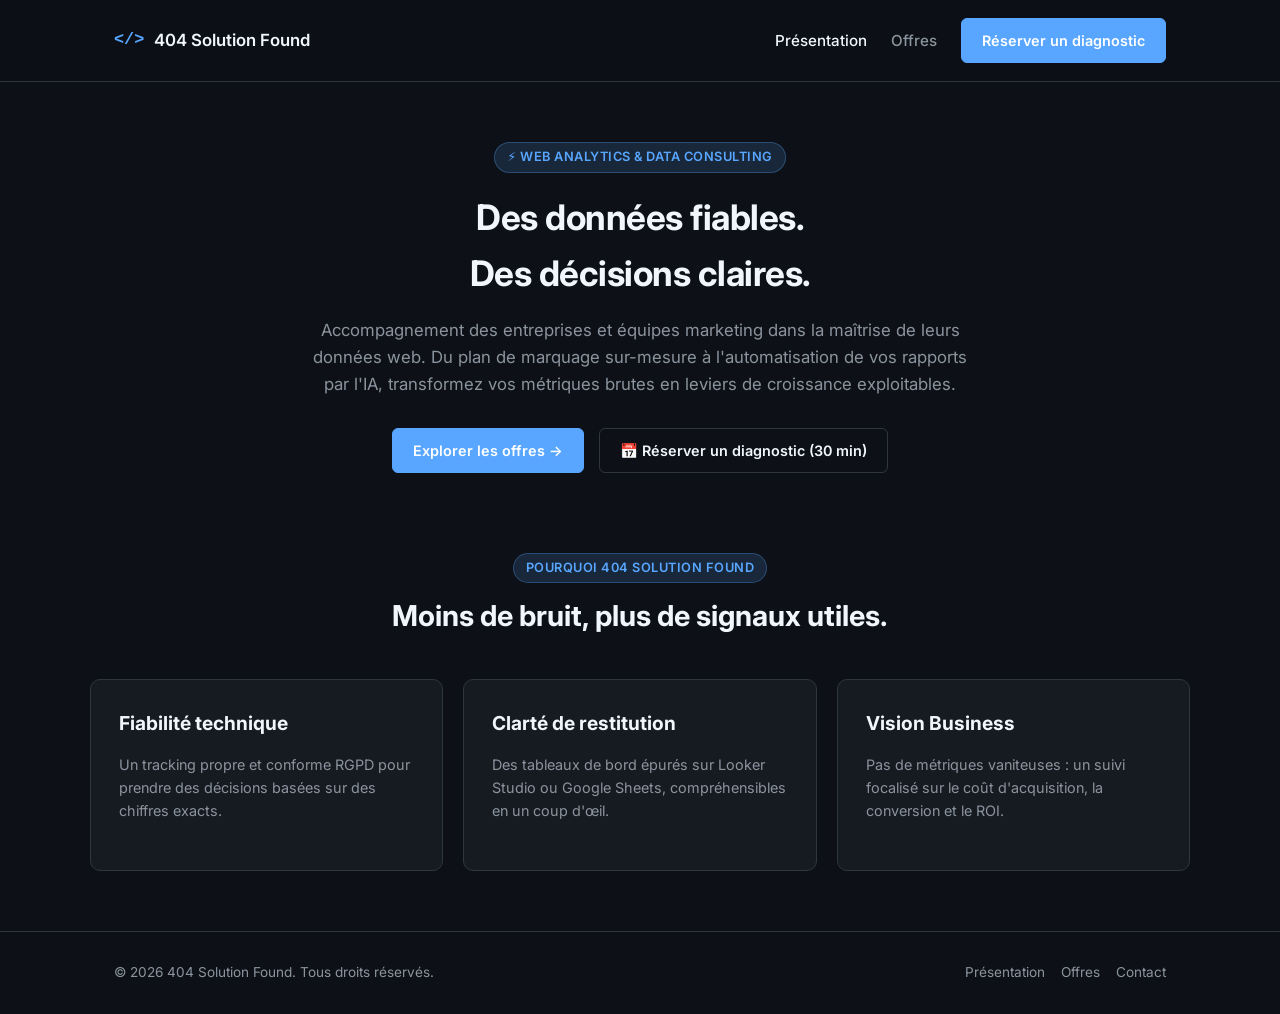
==== commit f4dd741a: "Update index.html Changement style" ====
--- a/index.html
+++ b/index.html
@@ -1,625 +1,85 @@
 <!DOCTYPE html>
 <html lang="fr">
 <head>
-  <meta charset="UTF-8">
-  <meta name="viewport" content="width=device-width, initial-scale=1.0">
-  <title>404 Solution Found — Analytics & Data Insights</title>
-  <style>
-    :root {
-      --bg-gradient: linear-gradient(135deg, #f8fafc 0%, #e2e8f0 100%);
-      --card-bg: #ffffff;
-      --card-border: rgba(37, 99, 235, 0.12);
-      --text-main: #0f172a;
-      --text-muted: #475569;
-      --accent-color: #2563eb;
-      --accent-hover: #1d4ed8;
-      --accent-light: #eff6ff;
-      --border-color: #cbd5e1;
-    }
-
-    * {
-      box-sizing: border-box;
-      margin: 0;
-      padding: 0;
-    }
-
-    body {
-      font-family: system-ui, -apple-system, BlinkMacSystemFont, 'Segoe UI', Roboto, sans-serif;
-      background: var(--bg-gradient);
-      color: var(--text-main);
-      line-height: 1.6;
-      min-height: 100vh;
-    }
-
-    /* Header & Navigation */
-    header {
-      background: rgba(255, 255, 255, 0.9);
-      backdrop-filter: blur(8px);
-      border-bottom: 1px solid var(--border-color);
-      position: sticky;
-      top: 0;
-      z-index: 10;
-    }
-
-    .nav-container {
-      max-width: 1100px;
-      margin: 0 auto;
-      padding: 1.2rem 1.5rem;
-      display: flex;
-      justify-content: space-between;
-      align-items: center;
-    }
-
-    .logo {
-      font-weight: 800;
-      font-size: 1.2rem;
-      color: var(--text-main);
-      text-decoration: none;
-      letter-spacing: -0.02em;
-    }
-
-    .logo span {
-      color: var(--accent-color);
-    }
-
-    nav {
-      display: flex;
-      gap: 1.5rem;
-      align-items: center;
-    }
-
-    nav a {
-      text-decoration: none;
-      color: var(--text-muted);
-      font-weight: 600;
-      font-size: 0.95rem;
-      transition: color 0.2s;
-    }
-
-    nav a:hover, nav a.active {
-      color: var(--accent-color);
-    }
-
-    .btn-header {
-      background-color: var(--accent-color);
-      color: white !important;
-      padding: 0.6rem 1.2rem;
-      border-radius: 8px;
-      font-weight: 600;
-      box-shadow: 0 2px 4px rgba(37, 99, 235, 0.2);
-      transition: all 0.2s;
-    }
-
-    .btn-header:hover {
-      background-color: var(--accent-hover);
-      transform: translateY(-1px);
-    }
-
-    /* Main Container */
-    main {
-      max-width: 1100px;
-      margin: 3rem auto;
-      padding: 0 1.5rem;
-    }
-
-    /* Hero Section bi-colonne */
-    .hero {
-      background: var(--card-bg);
-      border: 1px solid var(--card-border);
-      border-radius: 16px;
-      padding: 3.5rem 2.5rem;
-      box-shadow: 0 10px 25px -5px rgba(0, 0, 0, 0.05);
-      position: relative;
-      overflow: hidden;
-      margin-bottom: 4rem;
-      display: grid;
-      grid-template-columns: 1.2fr 0.8fr;
-      gap: 2.5rem;
-      align-items: center;
-    }
-
-    @media (max-width: 850px) {
-      .hero {
-        grid-template-columns: 1fr;
-        text-align: center;
-        padding: 3rem 1.5rem;
-      }
-      .hero-buttons {
-        justify-content: center;
-      }
-    }
-
-    .hero::before {
-      content: "";
-      position: absolute;
-      top: 0;
-      left: 0;
-      right: 0;
-      height: 4px;
-      background: linear-gradient(90deg, #2563eb, #60a5fa);
-    }
-
-    .badge {
-      display: inline-flex;
-      align-items: center;
-      gap: 0.5rem;
-      background-color: var(--accent-light);
-      color: var(--accent-color);
-      font-size: 0.85rem;
-      font-weight: 700;
-      padding: 0.4rem 1rem;
-      border-radius: 50px;
-      margin-bottom: 1.5rem;
-      border: 1px solid #bfdbfe;
-      text-transform: uppercase;
-      letter-spacing: 0.05em;
-    }
-
-    .hero h1 {
-      font-size: 2.6rem;
-      font-weight: 800;
-      margin-bottom: 1.2rem;
-      letter-spacing: -0.03em;
-      color: var(--text-main);
-      line-height: 1.15;
-    }
-
-    .hero p {
-      color: var(--text-muted);
-      font-size: 1.1rem;
-      margin-bottom: 2rem;
-    }
-
-    .hero-buttons {
-      display: flex;
-      gap: 1rem;
-      flex-wrap: wrap;
-    }
-
-    .btn-primary {
-      background-color: var(--accent-color);
-      color: white;
-      text-decoration: none;
-      padding: 0.85rem 1.6rem;
-      border-radius: 8px;
-      font-weight: 600;
-      box-shadow: 0 4px 6px -1px rgba(37, 99, 235, 0.2);
-      transition: all 0.2s;
-      display: inline-flex;
-      align-items: center;
-      gap: 0.5rem;
-    }
-
-    .btn-primary:hover {
-      background-color: var(--accent-hover);
-      transform: translateY(-2px);
-    }
-
-    .btn-secondary {
-      background-color: #ffffff;
-      color: var(--text-main);
-      text-decoration: none;
-      padding: 0.85rem 1.6rem;
-      border-radius: 8px;
-      font-weight: 600;
-      border: 1px solid var(--border-color);
-      transition: all 0.2s;
-      display: inline-flex;
-      align-items: center;
-      gap: 0.5rem;
-    }
-
-    .btn-secondary:hover {
-      background-color: #f8fafc;
-      border-color: #94a3b8;
-      transform: translateY(-2px);
-    }
-
-    .hero-illustration {
-      width: 100%;
-      height: auto;
-      max-width: 380px;
-      margin: 0 auto;
-    }
-
-    /* Common Section Styles */
-    section {
-      margin-top: 4.5rem;
-    }
-
-    .section-header {
-      text-align: center;
-      margin-bottom: 2.5rem;
-    }
-
-    .section-subtitle {
-      color: var(--accent-color);
-      font-weight: 700;
-      font-size: 0.85rem;
-      text-transform: uppercase;
-      letter-spacing: 0.08em;
-      display: block;
-      margin-bottom: 0.5rem;
-    }
-
-    .section-title {
-      font-size: 2rem;
-      font-weight: 800;
-      letter-spacing: -0.02em;
-      color: var(--text-main);
-      margin-bottom: 1rem;
-    }
-
-    .section-desc {
-      color: var(--text-muted);
-      max-width: 650px;
-      margin: 0 auto;
-      font-size: 1.05rem;
-    }
-
-    /* Cards Grid */
-    .cards-grid {
-      display: grid;
-      grid-template-columns: repeat(auto-fit, minmax(280px, 1fr));
-      gap: 1.5rem;
-      margin-top: 2rem;
-    }
-
-    .card {
-      background: var(--card-bg);
-      border: 1px solid var(--card-border);
-      border-radius: 12px;
-      padding: 2rem;
-      box-shadow: 0 4px 6px -1px rgba(0, 0, 0, 0.03);
-      transition: transform 0.2s, box-shadow 0.2s;
-    }
-
-    .card:hover {
-      transform: translateY(-3px);
-      box-shadow: 0 10px 15px -3px rgba(0, 0, 0, 0.08);
-    }
-
-    .card-icon {
-      width: 48px;
-      height: 48px;
-      background: var(--accent-light);
-      border-radius: 10px;
-      display: flex;
-      align-items: center;
-      justify-content: center;
-      margin-bottom: 1.2rem;
-      border: 1px solid #bfdbfe;
-    }
-
-    .card h3 {
-      font-size: 1.2rem;
-      font-weight: 700;
-      margin-bottom: 0.6rem;
-      color: var(--text-main);
-    }
-
-    .card p {
-      color: var(--text-muted);
-      font-size: 0.95rem;
-      line-height: 1.5;
-    }
-
-    /* Stack Technique Grid */
-    .tech-grid {
-      display: grid;
-      grid-template-columns: repeat(auto-fit, minmax(220px, 1fr));
-      gap: 1.2rem;
-      margin-top: 2rem;
-    }
-
-    .tech-item {
-      background: var(--card-bg);
-      border: 1px solid var(--border-color);
-      border-radius: 10px;
-      padding: 1.2rem;
-      display: flex;
-      align-items: center;
-      gap: 1rem;
-      transition: border-color 0.2s, transform 0.2s;
-    }
-
-    .tech-item:hover {
-      border-color: var(--accent-color);
-      transform: translateY(-2px);
-    }
-
-    .tech-icon {
-      width: 36px;
-      height: 36px;
-      flex-shrink: 0;
-    }
-
-    .tech-info {
-      display: flex;
-      flex-direction: column;
-    }
-
-    .tech-name {
-      font-weight: 700;
-      font-size: 0.95rem;
-      color: var(--text-main);
-    }
-
-    .tech-desc {
-      font-size: 0.8rem;
-      color: var(--text-muted);
-    }
-
-    /* Schéma de Flux Méthodologie */
-    .flow-container {
-      background: var(--card-bg);
-      border: 1px solid var(--card-border);
-      border-radius: 16px;
-      padding: 2.5rem 1.5rem;
-      box-shadow: 0 4px 6px -1px rgba(0, 0, 0, 0.03);
-      margin-top: 2rem;
-    }
-
-    .flow-grid {
-      display: grid;
-      grid-template-columns: repeat(3, 1fr);
-      gap: 1.5rem;
-      position: relative;
-    }
-
-    @media (max-width: 768px) {
-      .flow-grid {
-        grid-template-columns: 1fr;
-      }
-    }
-
-    .flow-step {
-      background: var(--bg-gradient);
-      border: 1px solid var(--border-color);
-      border-radius: 12px;
-      padding: 1.8rem 1.5rem;
-      text-align: center;
-      position: relative;
-    }
-
-    .flow-step-number {
-      display: inline-block;
-      background: var(--accent-color);
-      color: white;
-      font-weight: 800;
-      font-size: 0.85rem;
-      padding: 0.2rem 0.7rem;
-      border-radius: 20px;
-      margin-bottom: 1rem;
-    }
-
-    .flow-step h3 {
-      font-size: 1.1rem;
-      font-weight: 700;
-      margin-bottom: 0.5rem;
-      color: var(--text-main);
-    }
-
-    .flow-step p {
-      font-size: 0.9rem;
-      color: var(--text-muted);
-      line-height: 1.4;
-    }
-
-    /* Footer */
-    footer {
-      text-align: center;
-      padding: 2.5rem;
-      color: var(--text-muted);
-      font-size: 0.9rem;
-      border-top: 1px solid var(--border-color);
-      margin-top: 5rem;
-      background: #ffffff;
-    }
-  </style>
+    <meta charset="UTF-8">
+    <meta name="viewport" content="width=device-width, initial-scale=1.0">
+    <title>404 Solution Found — Web Analytics & Consulting</title>
+    <meta name="description" content="Accompagnement sur-mesure en analyse web, plans de marquage et tableaux de bord pour entreprises et équipes marketing.">
+    <link rel="stylesheet" href="style.css">
+    <link rel="preconnect" href="https://fonts.googleapis.com">
+    <link rel="preconnect" href="https://fonts.gstatic.com" crossorigin>
+    <link href="https://fonts.googleapis.com/css2?family=Inter:wght@400;500;600;700;800&display=swap" rel="stylesheet">
 </head>
 <body>
 
-  <!-- En-tête / Menu -->
-  <header>
-    <div class="nav-container">
-      <a href="index.html" class="logo">404 <span>Solution Found</span></a>
-      <nav>
-        <a href="index.html" class="active">Présentation</a>
-        <a href="offres.html">Offres</a>
-        <a href="https://cal.com/alexandre-sahir-zxou9e/diagnostic-data" target="_blank" class="btn-header">Réserver un diagnostic</a>
-      </nav>
-    </div>
-  </header>
+    <!-- EN-TÊTE / NAVIGATION -->
+    <header class="header">
+        <div class="container nav-container">
+            <a href="index.html" class="logo">
+                <span class="logo-icon">&lt;/&gt;</span>
+                <span class="logo-text">404 Solution Found</span>
+            </a>
+            <nav class="nav">
+                <ul class="nav-list">
+                    <li><a href="index.html" class="nav-link active">Présentation</a></li>
+                    <li><a href="offres.html" class="nav-link">Offres</a></li>
+                    <li><a href="contact.html" class="btn btn-primary">Réserver un diagnostic</a></li>
+                </ul>
+            </nav>
+        </div>
+    </header>
 
-  <!-- Contenu Principal -->
-  <main>
-    <!-- Hero Section -->
-    <section class="hero">
-      <div class="hero-text">
-        <span class="badge">⚡ Web Analytics & Data Consulting</span>
-        <h1>Des données fiables.<br>Des décisions claires.</h1>
-        <p>Accompagnement des entreprises et équipes marketing dans la maîtrise de leurs données web. Du plan de marquage sur-mesure à l'automatisation de vos rapports par l'IA, transformez des métriques brutes en leviers de croissance exploitables.</p>
-        
-        <div class="hero-buttons">
-          <a href="offres.html" class="btn-primary">Explorer les offres <span>→</span></a>
-          <a href="https://cal.com/alexandre-sahir-zxou9e/diagnostic-data" target="_blank" class="btn-secondary">📅 Réserver un diagnostic (30 min)</a>
+    <!-- HERO SECTION -->
+    <section class="hero text-center">
+        <div class="container">
+            <span class="badge">⚡ Web Analytics & Data Consulting</span>
+            <h1>Des données fiables.<br>Des décisions claires.</h1>
+            <p class="hero-subtitle">
+                Accompagnement des entreprises et équipes marketing dans la maîtrise de leurs données web. Du plan de marquage sur-mesure à l'automatisation de vos rapports par l'IA, transformez vos métriques brutes en leviers de croissance exploitables.
+            </p>
+            <div style="margin-top: 30px; display: flex; gap: 15px; justify-content: center;">
+                <a href="offres.html" class="btn btn-primary">Explorer les offres →</a>
+                <a href="contact.html" class="btn btn-outline">📅 Réserver un diagnostic (30 min)</a>
+            </div>
         </div>
-      </div>
-
-      <!-- Illustration Dashboard Vectoriel -->
-      <div class="hero-illustration">
-        <svg viewBox="0 0 400 300" fill="none" xmlns="http://www.w3.org/2000/svg">
-          <rect x="10" y="10" width="380" height="280" rx="12" fill="#FFFFFF" stroke="#E2E8F0" stroke-width="2"/>
-          <path d="M10 50H390" stroke="#F1F5F9" stroke-width="2"/>
-          <circle cx="35" cy="30" r="5" fill="#EF4444"/>
-          <circle cx="50" cy="30" r="5" fill="#F59E0B"/>
-          <circle cx="65" cy="30" r="5" fill="#10B981"/>
-          
-          <!-- Mini Carte 1 -->
-          <rect x="30" y="70" width="105" height="60" rx="8" fill="#EFF6FF"/>
-          <rect x="42" y="82" width="50" height="8" rx="4" fill="#93C5FD"/>
-          <rect x="42" y="98" width="70" height="14" rx="4" fill="#2563EB"/>
-          
-          <!-- Mini Carte 2 -->
-          <rect x="147" y="70" width="105" height="60" rx="8" fill="#F8FAFC" stroke="#E2E8F0"/>
-          <rect x="159" y="82" width="50" height="8" rx="4" fill="#CBD5E1"/>
-          <rect x="159" y="98" width="60" height="14" rx="4" fill="#0F172A"/>
-
-          <!-- Mini Carte 3 -->
-          <rect x="265" y="70" width="105" height="60" rx="8" fill="#F8FAFC" stroke="#E2E8F0"/>
-          <rect x="277" y="82" width="50" height="8" rx="4" fill="#CBD5E1"/>
-          <rect x="277" y="98" width="65" height="14" rx="4" fill="#10B981"/>
-
-          <!-- Graphique avec Courbe -->
-          <rect x="30" y="150" width="340" height="120" rx="8" fill="#F8FAFC" stroke="#E2E8F0"/>
-          <path d="M50 240 L110 210 L170 225 L230 180 L290 195 L350 160" stroke="#2563EB" stroke-width="3" stroke-linecap="round" stroke-linejoin="round"/>
-          <path d="M50 240 L110 210 L170 225 L230 180 L290 195 L350 160 V250 H50 Z" fill="url(#paint0_linear)" opacity="0.15"/>
-          <circle cx="350" cy="160" r="5" fill="#2563EB" stroke="#FFFFFF" stroke-width="2"/>
-          
-          <defs>
-            <linearGradient id="paint0_linear" x1="200" y1="160" x2="200" y2="250" gradientUnits="userSpaceOnUse">
-              <stop stop-color="#2563EB"/>
-              <stop offset="1" stop-color="#2563EB" stop-opacity="0"/>
-            </linearGradient>
-          </defs>
-        </svg>
-      </div>
     </section>
 
-    <!-- Section Notre Approche -->
-    <section>
-      <div class="section-header">
-        <span class="section-subtitle">Pourquoi 404 Solution Found</span>
-        <h2 class="section-title">Moins de bruit, plus de signaux utiles.</h2>
-        <p class="section-desc">Aujourd'hui, le problème n'est pas le manque de données, mais la surabondance d'informations inutilisables. Nous remettons de l'ordre dans votre écosystème analytics.</p>
-      </div>
-
-      <div class="cards-grid">
-        <div class="card">
-          <div class="card-icon">
-            <svg width="24" height="24" viewBox="0 0 24 24" fill="none" stroke="#2563eb" stroke-width="2" stroke-linecap="round" stroke-linejoin="round"><path d="M12 22s8-4 8-10V5l-8-3-8 3v7c0 6 8 10 8 10z"/><path d="m9 12 2 2 4-4"/></svg>
-          </div>
-          <h3>Fiabilité absolue</h3>
-          <p>Chaque événement mesuré (GA4, GTM) est testé et contrôlé. Prenez vos décisions sur des chiffres exacts, sans doublons ni fuites de données.</p>
+    <!-- VALUE PROP / ARGUMENTS -->
+    <section class="container" style="padding: 40px 0 60px 0;">
+        <div class="text-center" style="margin-bottom: 40px;">
+            <span class="badge">Pourquoi 404 Solution Found</span>
+            <h2 style="color: var(--text-bright); font-size: 1.8rem; margin-top: 10px;">Moins de bruit, plus de signaux utiles.</h2>
         </div>
 
-        <div class="card">
-          <div class="card-icon">
-            <svg width="24" height="24" viewBox="0 0 24 24" fill="none" stroke="#2563eb" stroke-width="2" stroke-linecap="round" stroke-linejoin="round"><line x1="18" y1="20" x2="18" y2="10"/><line x1="12" y1="20" x2="12" y2="4"/><line x1="6" y1="20" x2="6" y2="14"/></svg>
-          </div>
-          <h3>Simplicité opérationnelle</h3>
-          <p>Fini les métriques inutiles. Nos tableaux de bord synthétiques (Looker Studio, Sheets) répondent directement aux enjeux stratégiques de vos équipes.</p>
+        <div class="offres-grid">
+            <article class="card">
+                <h3>Fiabilité technique</h3>
+                <p class="card-desc" style="margin-top: 10px;">Un tracking propre et conforme RGPD pour prendre des décisions basées sur des chiffres exacts.</p>
+            </article>
+
+            <article class="card">
+                <h3>Clarté de restitution</h3>
+                <p class="card-desc" style="margin-top: 10px;">Des tableaux de bord épurés sur Looker Studio ou Google Sheets, compréhensibles en un coup d'œil.</p>
+            </article>
+
+            <article class="card">
+                <h3>Vision Business</h3>
+                <p class="card-desc" style="margin-top: 10px;">Pas de métriques vaniteuses : un suivi focalisé sur le coût d'acquisition, la conversion et le ROI.</p>
+            </article>
         </div>
-
-        <div class="card">
-          <div class="card-icon">
-            <svg width="24" height="24" viewBox="0 0 24 24" fill="none" stroke="#2563eb" stroke-width="2" stroke-linecap="round" stroke-linejoin="round"><path d="M12 2v4M12 18v4M4.93 4.93l2.83 2.83M16.24 16.24l2.83 2.83M2 12h4M18 12h4M4.93 19.07l2.83-2.83M16.24 7.76l2.83-2.83"/></svg>
-          </div>
-          <h3>Innovation pragmatique</h3>
-          <p>Automatisation de vos rapports et briques d'IA intégrées pour passer moins de temps à extraire la donnée et plus de temps à agir.</p>
-        </div>
-      </div>
     </section>
 
-    <!-- Section Stack Technique avec Vrais Logos SVG -->
-    <section>
-      <div class="section-header">
-        <span class="section-subtitle">Écosystème Technique</span>
-        <h2 class="section-title">Une maîtrise de la chaîne Data.</h2>
-      </div>
-
-      <div class="tech-grid">
-        <!-- GA4 -->
-        <div class="tech-item">
-          <svg class="tech-icon" viewBox="0 0 24 24" fill="none"><path d="M19 3H5C3.9 3 3 3.9 3 5V19C3 20.1 3.9 21 5 21H19C20.1 21 21 20.1 21 19V5C21 3.9 20.1 3 19 3Z" fill="#F9AB00"/><path d="M11 17H7V10H11V17Z" fill="#E37400"/><path d="M17 17H13V7H17V17Z" fill="#E37400"/></svg>
-          <div class="tech-info">
-            <span class="tech-name">Google Analytics 4</span>
-            <span class="tech-desc">Tracking & Audience</span>
-          </div>
+    <!-- FOOTER -->
+    <footer class="footer">
+        <div class="container footer-container">
+            <p>&copy; 2026 404 Solution Found. Tous droits réservés.</p>
+            <ul class="footer-links">
+                <li><a href="index.html">Présentation</a></li>
+                <li><a href="offres.html">Offres</a></li>
+                <li><a href="contact.html">Contact</a></li>
+            </ul>
         </div>
-
-        <!-- GTM -->
-        <div class="tech-item">
-          <svg class="tech-icon" viewBox="0 0 24 24" fill="none"><path d="M12 2L2 7L12 12L22 7L12 2Z" fill="#246FEA"/><path d="M2 17L12 22L22 17" stroke="#246FEA" stroke-width="2" stroke-linecap="round"/><path d="M2 12L12 17L22 12" stroke="#246FEA" stroke-width="2" stroke-linecap="round"/></svg>
-          <div class="tech-info">
-            <span class="tech-name">Google Tag Manager</span>
-            <span class="tech-desc">Marquage & Server-Side</span>
-          </div>
-        </div>
-
-        <!-- Looker Studio -->
-        <div class="tech-item">
-          <svg class="tech-icon" viewBox="0 0 24 24" fill="none"><path d="M4 4H10V20H4V4Z" fill="#4285F4"/><path d="M14 10H20V20H14V10Z" fill="#EA4335"/><path d="M14 4H20V8H14V4Z" fill="#34A853"/></svg>
-          <div class="tech-info">
-            <span class="tech-name">Looker Studio</span>
-            <span class="tech-desc">Dashboards & Data Viz</span>
-          </div>
-        </div>
-
-        <!-- Google Sheets -->
-        <div class="tech-item">
-          <svg class="tech-icon" viewBox="0 0 24 24" fill="none"><rect x="3" y="3" width="18" height="18" rx="3" fill="#0F9D58"/><path d="M7 8H17M7 12H17M7 16H17" stroke="#FFFFFF" stroke-width="2" stroke-linecap="round"/></svg>
-          <div class="tech-info">
-            <span class="tech-name">Google Sheets</span>
-            <span class="tech-desc">Modélisation & Flux</span>
-          </div>
-        </div>
-
-        <!-- Power BI -->
-        <div class="tech-item">
-          <svg class="tech-icon" viewBox="0 0 24 24" fill="none"><rect x="4" y="12" width="4" height="8" rx="1" fill="#F2C811"/><rect x="10" y="8" width="4" height="12" rx="1" fill="#F2C811"/><rect x="16" y="4" width="4" height="16" rx="1" fill="#F2C811"/></svg>
-          <div class="tech-info">
-            <span class="tech-name">Power BI</span>
-            <span class="tech-desc">Reporting Décisionnel</span>
-          </div>
-        </div>
-
-        <!-- NotebookLM / IA -->
-        <div class="tech-item">
-          <svg class="tech-icon" viewBox="0 0 24 24" fill="none"><circle cx="12" cy="12" r="9" stroke="#10B981" stroke-width="2"/><path d="M12 8V12L15 15" stroke="#10B981" stroke-width="2" stroke-linecap="round"/></svg>
-          <div class="tech-info">
-            <span class="tech-name">NotebookLM / IA</span>
-            <span class="tech-desc">Insights Qualitatifs</span>
-          </div>
-        </div>
-      </div>
-    </section>
-
-    <!-- Section Méthodologie : Schéma de flux -->
-    <section>
-      <div class="section-header">
-        <span class="section-subtitle">Méthodologie</span>
-        <h2 class="section-title">Comment nous collaborons</h2>
-      </div>
-
-      <div class="flow-container">
-        <div class="flow-grid">
-          <div class="flow-step">
-            <span class="flow-step-number">01</span>
-            <h3>Audit & Diagnostic (30 min)</h3>
-            <p>Analyse de votre existant et identification des incohérences ou manques dans votre tracking.</p>
-          </div>
-
-          <div class="flow-step">
-            <span class="flow-step-number">02</span>
-            <h3>Implémentation & Structuration</h3>
-            <p>Configuration propre du plan de marquage, nettoyage des flux et création de vos rapports sur-mesure.</p>
-          </div>
-
-          <div class="flow-step">
-            <span class="flow-step-number">03</span>
-            <h3>Restitution & Autonomie</h3>
-            <p>Livrables clairs, prise en main facilitée et intégration d'outils d'IA pour vos analyses futures.</p>
-          </div>
-        </div>
-      </div>
-    </section>
-  </main>
-
-  <footer>
-    <p>© 2026 404 Solution Found — Analytics & Data Insights</p>
-  </footer>
+    </footer>
 
 </body>
 </html>
--- a/style.css
+++ b/style.css
@@ -0,0 +1,314 @@
+/* DESIGN SYSTEM UNIFIÉ */
+:root {
+    --bg-dark: #0d1117;
+    --card-bg: #161b22;
+    --border-color: #30363d;
+    --text-main: #c9d1d9;
+    --text-bright: #f0f6fc;
+    --text-muted: #8b949e;
+    --accent: #58a6ff;
+    --accent-hover: #1f6feb;
+    --accent-glow: rgba(88, 166, 255, 0.15);
+    --font-sans: 'Inter', system-ui, -apple-system, sans-serif;
+}
+
+* {
+    box-sizing: border-box;
+    margin: 0;
+    padding: 0;
+}
+
+body {
+    font-family: var(--font-sans);
+    background-color: var(--bg-dark);
+    color: var(--text-main);
+    line-height: 1.6;
+    -webkit-font-smoothing: antialiased;
+}
+
+.container {
+    max-width: 1100px;
+    margin: 0 auto;
+    padding: 0 24px;
+}
+
+.text-center { text-align: center; }
+
+/* NAVIGATION */
+.header {
+    border-bottom: 1px solid var(--border-color);
+    padding: 18px 0;
+    background-color: rgba(13, 17, 23, 0.8);
+    backdrop-filter: blur(10px);
+    position: sticky;
+    top: 0;
+    z-index: 100;
+}
+
+.nav-container {
+    display: flex;
+    justify-content: space-between;
+    align-items: center;
+}
+
+.logo {
+    display: flex;
+    align-items: center;
+    gap: 10px;
+    text-decoration: none;
+    color: var(--text-bright);
+    font-weight: 600;
+    font-size: 1.05rem;
+}
+
+.logo-icon { color: var(--accent); font-family: monospace; font-weight: 700; }
+.logo-sub { color: var(--text-muted); font-weight: 400; }
+
+.nav-list {
+    display: flex;
+    list-style: none;
+    gap: 24px;
+    align-items: center;
+}
+
+.nav-link {
+    color: var(--text-muted);
+    text-decoration: none;
+    font-size: 0.95rem;
+    font-weight: 500;
+    transition: color 0.2s ease;
+}
+
+.nav-link:hover, .nav-link.active { color: var(--text-bright); }
+
+/* BOUTONS & BADGES */
+.btn {
+    display: inline-flex;
+    align-items: center;
+    justify-content: center;
+    padding: 10px 20px;
+    border-radius: 6px;
+    text-decoration: none;
+    font-weight: 600;
+    font-size: 0.9rem;
+    transition: all 0.2s ease;
+    cursor: pointer;
+}
+
+.btn-primary {
+    background-color: var(--accent);
+    color: #ffffff;
+    border: 1px solid var(--accent);
+}
+
+.btn-primary:hover {
+    background-color: var(--accent-hover);
+    border-color: var(--accent-hover);
+}
+
+.btn-outline {
+    background-color: transparent;
+    border: 1px solid var(--border-color);
+    color: var(--text-bright);
+}
+
+.btn-outline:hover {
+    border-color: var(--text-muted);
+    background-color: var(--card-bg);
+}
+
+.btn-full { width: 100%; }
+
+.badge {
+    display: inline-block;
+    background-color: var(--accent-glow);
+    color: var(--accent);
+    border: 1px solid rgba(88, 166, 255, 0.3);
+    padding: 4px 12px;
+    border-radius: 20px;
+    font-size: 0.8rem;
+    font-weight: 600;
+    text-transform: uppercase;
+    letter-spacing: 0.5px;
+}
+
+/* SECTION HERO */
+.hero { padding: 60px 0 40px 0; }
+.hero h1 {
+    font-size: 2.2rem;
+    color: var(--text-bright);
+    margin: 16px 0;
+    font-weight: 700;
+    letter-spacing: -0.5px;
+}
+.hero-subtitle {
+    color: var(--text-muted);
+    max-width: 680px;
+    margin: 0 auto;
+    font-size: 1.05rem;
+}
+
+/* CARTS & GRILLE OFFRES */
+.offres-section { padding: 20px 0 60px 0; }
+
+.offres-grid {
+    display: grid;
+    grid-template-columns: repeat(auto-fit, minmax(260px, 1fr));
+    gap: 20px;
+}
+
+.card {
+    background-color: var(--card-bg);
+    border: 1px solid var(--border-color);
+    border-radius: 10px;
+    padding: 28px;
+    display: flex;
+    flex-direction: column;
+    position: relative;
+    transition: transform 0.2s ease, border-color 0.2s ease;
+}
+
+.card:hover {
+    transform: translateY(-3px);
+    border-color: rgba(88, 166, 255, 0.4);
+}
+
+.offre-featured {
+    border-color: var(--accent);
+    box-shadow: 0 0 20px rgba(88, 166, 255, 0.08);
+}
+
+.badge-featured {
+    position: absolute;
+    top: -12px;
+    right: 20px;
+    background: var(--accent);
+    color: #000000;
+    font-size: 0.7rem;
+    font-weight: 700;
+    padding: 3px 10px;
+    border-radius: 12px;
+    text-transform: uppercase;
+}
+
+.offre-header {
+    display: flex;
+    justify-content: space-between;
+    align-items: center;
+    margin-bottom: 16px;
+}
+
+.card-icon svg { stroke: var(--accent); }
+
+.price-tag {
+    font-size: 0.85rem;
+    color: var(--text-muted);
+}
+
+.price-tag strong {
+    font-size: 1.25rem;
+    color: var(--text-bright);
+}
+
+.card h3 {
+    color: var(--text-bright);
+    font-size: 1.2rem;
+    margin-bottom: 4px;
+}
+
+.offre-subtitle {
+    color: var(--accent);
+    font-size: 0.8rem;
+    font-weight: 600;
+    display: block;
+    margin-bottom: 12px;
+}
+
+.card-desc {
+    color: var(--text-muted);
+    font-size: 0.9rem;
+    margin-bottom: 20px;
+}
+
+.offre-features {
+    list-style: none;
+    margin-bottom: 24px;
+    flex-grow: 1;
+}
+
+.offre-features li {
+    font-size: 0.88rem;
+    color: var(--text-main);
+    margin-bottom: 10px;
+    position: relative;
+    padding-left: 20px;
+    line-height: 1.4;
+}
+
+.offre-features li::before {
+    content: "✓";
+    position: absolute;
+    left: 0;
+    color: var(--accent);
+    font-weight: bold;
+}
+
+.offre-footer {
+    display: flex;
+    flex-direction: column;
+    gap: 12px;
+    margin-top: auto;
+}
+
+.time-estimate {
+    font-size: 0.78rem;
+    color: var(--text-muted);
+    text-align: center;
+}
+
+/* BANNIERE SUR-MESURE */
+.banner-tjm {
+    background-color: var(--card-bg);
+    border: 1px solid var(--border-color);
+    border-radius: 10px;
+    padding: 32px;
+    margin-bottom: 60px;
+}
+
+.banner-content {
+    display: flex;
+    justify-content: space-between;
+    align-items: center;
+    gap: 24px;
+    flex-wrap: wrap;
+}
+
+.banner-text { max-width: 650px; }
+.banner-text h2 { color: var(--text-bright); font-size: 1.3rem; margin-bottom: 8px; }
+.banner-text p { color: var(--text-muted); font-size: 0.95rem; }
+
+/* FOOTER */
+.footer {
+    border-top: 1px solid var(--border-color);
+    padding: 30px 0;
+    color: var(--text-muted);
+    font-size: 0.85rem;
+    background-color: var(--bg-dark);
+}
+
+.footer-container {
+    display: flex;
+    justify-content: space-between;
+    align-items: center;
+    flex-wrap: wrap;
+    gap: 16px;
+}
+
+.footer-links {
+    display: flex;
+    list-style: none;
+    gap: 16px;
+}
+
+.footer-links a { color: var(--text-muted); text-decoration: none; }
+.footer-links a:hover { color: var(--text-bright); }
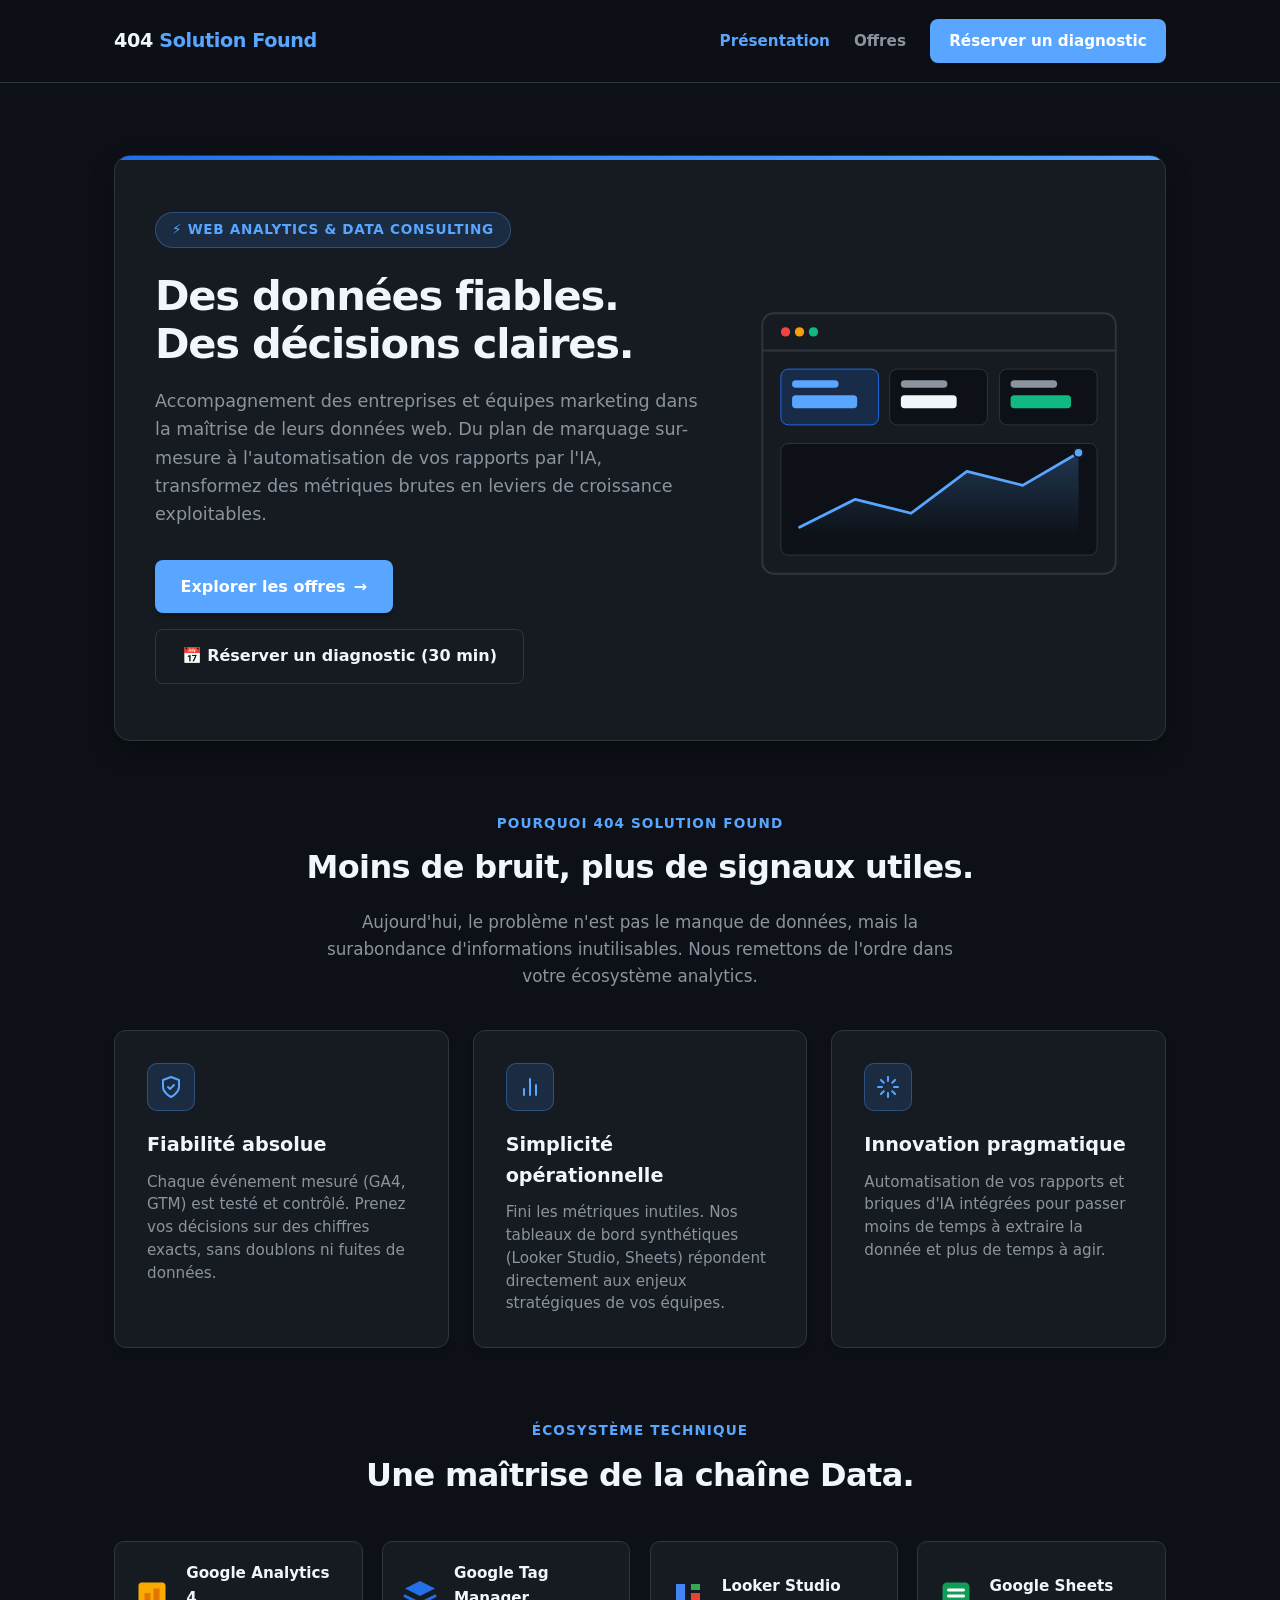
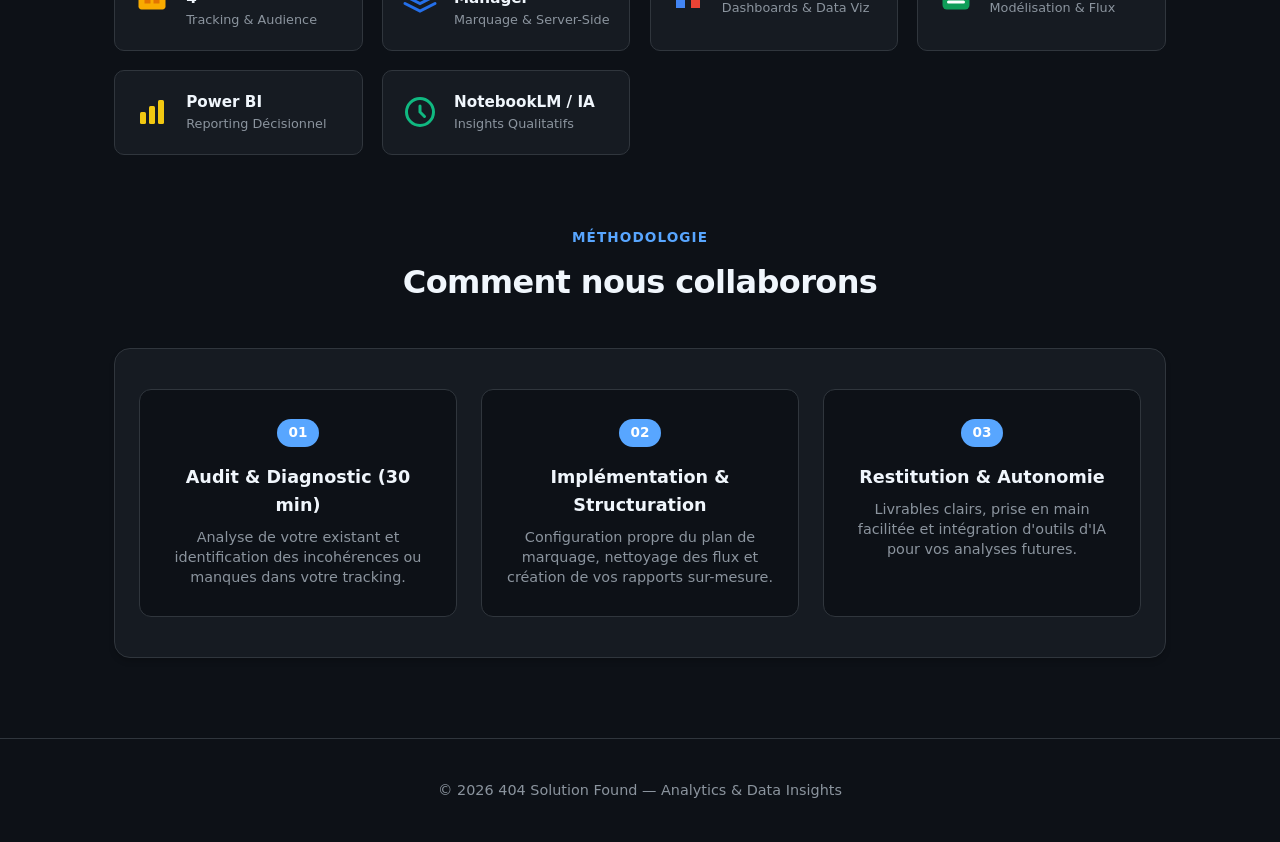
==== commit 7e6a70be: "Update index.html Changement de style" ====
--- a/index.html
+++ b/index.html
@@ -1,85 +1,625 @@
 <!DOCTYPE html>
 <html lang="fr">
 <head>
-    <meta charset="UTF-8">
-    <meta name="viewport" content="width=device-width, initial-scale=1.0">
-    <title>404 Solution Found — Web Analytics & Consulting</title>
-    <meta name="description" content="Accompagnement sur-mesure en analyse web, plans de marquage et tableaux de bord pour entreprises et équipes marketing.">
-    <link rel="stylesheet" href="style.css">
-    <link rel="preconnect" href="https://fonts.googleapis.com">
-    <link rel="preconnect" href="https://fonts.gstatic.com" crossorigin>
-    <link href="https://fonts.googleapis.com/css2?family=Inter:wght@400;500;600;700;800&display=swap" rel="stylesheet">
+  <meta charset="UTF-8">
+  <meta name="viewport" content="width=device-width, initial-scale=1.0">
+  <title>404 Solution Found — Analytics & Data Insights</title>
+  <style>
+    :root {
+      --bg-color: #0d1117;
+      --card-bg: #161b22;
+      --card-border: #30363d;
+      --text-main: #f0f6fc;
+      --text-muted: #8b949e;
+      --accent-color: #58a6ff;
+      --accent-hover: #1f6feb;
+      --accent-light: rgba(56, 139, 253, 0.15);
+      --border-color: #30363d;
+    }
+
+    * {
+      box-sizing: border-box;
+      margin: 0;
+      padding: 0;
+    }
+
+    body {
+      font-family: system-ui, -apple-system, BlinkMacSystemFont, 'Segoe UI', Roboto, sans-serif;
+      background: var(--bg-color);
+      color: var(--text-main);
+      line-height: 1.6;
+      min-height: 100vh;
+    }
+
+    /* Header & Navigation */
+    header {
+      background: rgba(13, 17, 23, 0.9);
+      backdrop-filter: blur(8px);
+      border-bottom: 1px solid var(--border-color);
+      position: sticky;
+      top: 0;
+      z-index: 10;
+    }
+
+    .nav-container {
+      max-width: 1100px;
+      margin: 0 auto;
+      padding: 1.2rem 1.5rem;
+      display: flex;
+      justify-content: space-between;
+      align-items: center;
+    }
+
+    .logo {
+      font-weight: 800;
+      font-size: 1.2rem;
+      color: var(--text-main);
+      text-decoration: none;
+      letter-spacing: -0.02em;
+    }
+
+    .logo span {
+      color: var(--accent-color);
+    }
+
+    nav {
+      display: flex;
+      gap: 1.5rem;
+      align-items: center;
+    }
+
+    nav a {
+      text-decoration: none;
+      color: var(--text-muted);
+      font-weight: 600;
+      font-size: 0.95rem;
+      transition: color 0.2s;
+    }
+
+    nav a:hover, nav a.active {
+      color: var(--accent-color);
+    }
+
+    .btn-header {
+      background-color: var(--accent-color);
+      color: white !important;
+      padding: 0.6rem 1.2rem;
+      border-radius: 8px;
+      font-weight: 600;
+      box-shadow: 0 2px 4px rgba(0, 0, 0, 0.3);
+      transition: all 0.2s;
+    }
+
+    .btn-header:hover {
+      background-color: var(--accent-hover);
+      transform: translateY(-1px);
+    }
+
+    /* Main Container */
+    main {
+      max-width: 1100px;
+      margin: 3rem auto;
+      padding: 0 1.5rem;
+    }
+
+    /* Hero Section bi-colonne */
+    .hero {
+      background: var(--card-bg);
+      border: 1px solid var(--card-border);
+      border-radius: 16px;
+      padding: 3.5rem 2.5rem;
+      box-shadow: 0 10px 25px -5px rgba(0, 0, 0, 0.5);
+      position: relative;
+      overflow: hidden;
+      margin-bottom: 4rem;
+      display: grid;
+      grid-template-columns: 1.2fr 0.8fr;
+      gap: 2.5rem;
+      align-items: center;
+    }
+
+    @media (max-width: 850px) {
+      .hero {
+        grid-template-columns: 1fr;
+        text-align: center;
+        padding: 3rem 1.5rem;
+      }
+      .hero-buttons {
+        justify-content: center;
+      }
+    }
+
+    .hero::before {
+      content: "";
+      position: absolute;
+      top: 0;
+      left: 0;
+      right: 0;
+      height: 4px;
+      background: linear-gradient(90deg, #1f6feb, #58a6ff);
+    }
+
+    .badge {
+      display: inline-flex;
+      align-items: center;
+      gap: 0.5rem;
+      background-color: var(--accent-light);
+      color: var(--accent-color);
+      font-size: 0.85rem;
+      font-weight: 700;
+      padding: 0.4rem 1rem;
+      border-radius: 50px;
+      margin-bottom: 1.5rem;
+      border: 1px solid rgba(88, 166, 255, 0.3);
+      text-transform: uppercase;
+      letter-spacing: 0.05em;
+    }
+
+    .hero h1 {
+      font-size: 2.6rem;
+      font-weight: 800;
+      margin-bottom: 1.2rem;
+      letter-spacing: -0.03em;
+      color: var(--text-main);
+      line-height: 1.15;
+    }
+
+    .hero p {
+      color: var(--text-muted);
+      font-size: 1.1rem;
+      margin-bottom: 2rem;
+    }
+
+    .hero-buttons {
+      display: flex;
+      gap: 1rem;
+      flex-wrap: wrap;
+    }
+
+    .btn-primary {
+      background-color: var(--accent-color);
+      color: white;
+      text-decoration: none;
+      padding: 0.85rem 1.6rem;
+      border-radius: 8px;
+      font-weight: 600;
+      box-shadow: 0 4px 6px -1px rgba(0, 0, 0, 0.3);
+      transition: all 0.2s;
+      display: inline-flex;
+      align-items: center;
+      gap: 0.5rem;
+    }
+
+    .btn-primary:hover {
+      background-color: var(--accent-hover);
+      transform: translateY(-2px);
+    }
+
+    .btn-secondary {
+      background-color: var(--card-bg);
+      color: var(--text-main);
+      text-decoration: none;
+      padding: 0.85rem 1.6rem;
+      border-radius: 8px;
+      font-weight: 600;
+      border: 1px solid var(--border-color);
+      transition: all 0.2s;
+      display: inline-flex;
+      align-items: center;
+      gap: 0.5rem;
+    }
+
+    .btn-secondary:hover {
+      background-color: #21262d;
+      border-color: #8b949e;
+      transform: translateY(-2px);
+    }
+
+    .hero-illustration {
+      width: 100%;
+      height: auto;
+      max-width: 380px;
+      margin: 0 auto;
+    }
+
+    /* Common Section Styles */
+    section {
+      margin-top: 4.5rem;
+    }
+
+    .section-header {
+      text-align: center;
+      margin-bottom: 2.5rem;
+    }
+
+    .section-subtitle {
+      color: var(--accent-color);
+      font-weight: 700;
+      font-size: 0.85rem;
+      text-transform: uppercase;
+      letter-spacing: 0.08em;
+      display: block;
+      margin-bottom: 0.5rem;
+    }
+
+    .section-title {
+      font-size: 2rem;
+      font-weight: 800;
+      letter-spacing: -0.02em;
+      color: var(--text-main);
+      margin-bottom: 1rem;
+    }
+
+    .section-desc {
+      color: var(--text-muted);
+      max-width: 650px;
+      margin: 0 auto;
+      font-size: 1.05rem;
+    }
+
+    /* Cards Grid */
+    .cards-grid {
+      display: grid;
+      grid-template-columns: repeat(auto-fit, minmax(280px, 1fr));
+      gap: 1.5rem;
+      margin-top: 2rem;
+    }
+
+    .card {
+      background: var(--card-bg);
+      border: 1px solid var(--card-border);
+      border-radius: 12px;
+      padding: 2rem;
+      box-shadow: 0 4px 6px -1px rgba(0, 0, 0, 0.2);
+      transition: transform 0.2s, box-shadow 0.2s;
+    }
+
+    .card:hover {
+      transform: translateY(-3px);
+      box-shadow: 0 10px 15px -3px rgba(0, 0, 0, 0.4);
+    }
+
+    .card-icon {
+      width: 48px;
+      height: 48px;
+      background: var(--accent-light);
+      border-radius: 10px;
+      display: flex;
+      align-items: center;
+      justify-content: center;
+      margin-bottom: 1.2rem;
+      border: 1px solid rgba(88, 166, 255, 0.3);
+    }
+
+    .card h3 {
+      font-size: 1.2rem;
+      font-weight: 700;
+      margin-bottom: 0.6rem;
+      color: var(--text-main);
+    }
+
+    .card p {
+      color: var(--text-muted);
+      font-size: 0.95rem;
+      line-height: 1.5;
+    }
+
+    /* Stack Technique Grid */
+    .tech-grid {
+      display: grid;
+      grid-template-columns: repeat(auto-fit, minmax(220px, 1fr));
+      gap: 1.2rem;
+      margin-top: 2rem;
+    }
+
+    .tech-item {
+      background: var(--card-bg);
+      border: 1px solid var(--border-color);
+      border-radius: 10px;
+      padding: 1.2rem;
+      display: flex;
+      align-items: center;
+      gap: 1rem;
+      transition: border-color 0.2s, transform 0.2s;
+    }
+
+    .tech-item:hover {
+      border-color: var(--accent-color);
+      transform: translateY(-2px);
+    }
+
+    .tech-icon {
+      width: 36px;
+      height: 36px;
+      flex-shrink: 0;
+    }
+
+    .tech-info {
+      display: flex;
+      flex-direction: column;
+    }
+
+    .tech-name {
+      font-weight: 700;
+      font-size: 0.95rem;
+      color: var(--text-main);
+    }
+
+    .tech-desc {
+      font-size: 0.8rem;
+      color: var(--text-muted);
+    }
+
+    /* Schéma de Flux Méthodologie */
+    .flow-container {
+      background: var(--card-bg);
+      border: 1px solid var(--card-border);
+      border-radius: 16px;
+      padding: 2.5rem 1.5rem;
+      box-shadow: 0 4px 6px -1px rgba(0, 0, 0, 0.2);
+      margin-top: 2rem;
+    }
+
+    .flow-grid {
+      display: grid;
+      grid-template-columns: repeat(3, 1fr);
+      gap: 1.5rem;
+      position: relative;
+    }
+
+    @media (max-width: 768px) {
+      .flow-grid {
+        grid-template-columns: 1fr;
+      }
+    }
+
+    .flow-step {
+      background: #0d1117;
+      border: 1px solid var(--border-color);
+      border-radius: 12px;
+      padding: 1.8rem 1.5rem;
+      text-align: center;
+      position: relative;
+    }
+
+    .flow-step-number {
+      display: inline-block;
+      background: var(--accent-color);
+      color: white;
+      font-weight: 800;
+      font-size: 0.85rem;
+      padding: 0.2rem 0.7rem;
+      border-radius: 20px;
+      margin-bottom: 1rem;
+    }
+
+    .flow-step h3 {
+      font-size: 1.1rem;
+      font-weight: 700;
+      margin-bottom: 0.5rem;
+      color: var(--text-main);
+    }
+
+    .flow-step p {
+      font-size: 0.9rem;
+      color: var(--text-muted);
+      line-height: 1.4;
+    }
+
+    /* Footer */
+    footer {
+      text-align: center;
+      padding: 2.5rem;
+      color: var(--text-muted);
+      font-size: 0.9rem;
+      border-top: 1px solid var(--border-color);
+      margin-top: 5rem;
+      background: var(--bg-color);
+    }
+  </style>
 </head>
 <body>
 
-    <!-- EN-TÊTE / NAVIGATION -->
-    <header class="header">
-        <div class="container nav-container">
-            <a href="index.html" class="logo">
-                <span class="logo-icon">&lt;/&gt;</span>
-                <span class="logo-text">404 Solution Found</span>
-            </a>
-            <nav class="nav">
-                <ul class="nav-list">
-                    <li><a href="index.html" class="nav-link active">Présentation</a></li>
-                    <li><a href="offres.html" class="nav-link">Offres</a></li>
-                    <li><a href="contact.html" class="btn btn-primary">Réserver un diagnostic</a></li>
-                </ul>
-            </nav>
-        </div>
-    </header>
-
-    <!-- HERO SECTION -->
-    <section class="hero text-center">
-        <div class="container">
-            <span class="badge">⚡ Web Analytics & Data Consulting</span>
-            <h1>Des données fiables.<br>Des décisions claires.</h1>
-            <p class="hero-subtitle">
-                Accompagnement des entreprises et équipes marketing dans la maîtrise de leurs données web. Du plan de marquage sur-mesure à l'automatisation de vos rapports par l'IA, transformez vos métriques brutes en leviers de croissance exploitables.
-            </p>
-            <div style="margin-top: 30px; display: flex; gap: 15px; justify-content: center;">
-                <a href="offres.html" class="btn btn-primary">Explorer les offres →</a>
-                <a href="contact.html" class="btn btn-outline">📅 Réserver un diagnostic (30 min)</a>
-            </div>
-        </div>
+  <!-- En-tête / Menu -->
+  <header>
+    <div class="nav-container">
+      <a href="index.html" class="logo">404 <span>Solution Found</span></a>
+      <nav>
+        <a href="index.html" class="active">Présentation</a>
+        <a href="offres.html">Offres</a>
+        <a href="https://cal.com/alexandre-sahir-zxou9e/diagnostic-data" target="_blank" class="btn-header">Réserver un diagnostic</a>
+      </nav>
+    </div>
+  </header>
+
+  <!-- Contenu Principal -->
+  <main>
+    <!-- Hero Section -->
+    <section class="hero">
+      <div class="hero-text">
+        <span class="badge">⚡ Web Analytics & Data Consulting</span>
+        <h1>Des données fiables.<br>Des décisions claires.</h1>
+        <p>Accompagnement des entreprises et équipes marketing dans la maîtrise de leurs données web. Du plan de marquage sur-mesure à l'automatisation de vos rapports par l'IA, transformez des métriques brutes en leviers de croissance exploitables.</p>
+        
+        <div class="hero-buttons">
+          <a href="offres.html" class="btn-primary">Explorer les offres <span>→</span></a>
+          <a href="https://cal.com/alexandre-sahir-zxou9e/diagnostic-data" target="_blank" class="btn-secondary">📅 Réserver un diagnostic (30 min)</a>
+        </div>
+      </div>
+
+      <!-- Illustration Dashboard Vectoriel (Thème Sombre) -->
+      <div class="hero-illustration">
+        <svg viewBox="0 0 400 300" fill="none" xmlns="http://www.w3.org/2000/svg">
+          <rect x="10" y="10" width="380" height="280" rx="12" fill="#161B22" stroke="#30363D" stroke-width="2"/>
+          <path d="M10 50H390" stroke="#30363D" stroke-width="2"/>
+          <circle cx="35" cy="30" r="5" fill="#EF4444"/>
+          <circle cx="50" cy="30" r="5" fill="#F59E0B"/>
+          <circle cx="65" cy="30" r="5" fill="#10B981"/>
+          
+          <!-- Mini Carte 1 -->
+          <rect x="30" y="70" width="105" height="60" rx="8" fill="#1F6FEB" fill-opacity="0.2" stroke="#1F6FEB"/>
+          <rect x="42" y="82" width="50" height="8" rx="4" fill="#58A6FF"/>
+          <rect x="42" y="98" width="70" height="14" rx="4" fill="#58A6FF"/>
+          
+          <!-- Mini Carte 2 -->
+          <rect x="147" y="70" width="105" height="60" rx="8" fill="#0D1117" stroke="#30363D"/>
+          <rect x="159" y="82" width="50" height="8" rx="4" fill="#8B949E"/>
+          <rect x="159" y="98" width="60" height="14" rx="4" fill="#F0F6FC"/>
+
+          <!-- Mini Carte 3 -->
+          <rect x="265" y="70" width="105" height="60" rx="8" fill="#0D1117" stroke="#30363D"/>
+          <rect x="277" y="82" width="50" height="8" rx="4" fill="#8B949E"/>
+          <rect x="277" y="98" width="65" height="14" rx="4" fill="#10B981"/>
+
+          <!-- Graphique avec Courbe -->
+          <rect x="30" y="150" width="340" height="120" rx="8" fill="#0D1117" stroke="#30363D"/>
+          <path d="M50 240 L110 210 L170 225 L230 180 L290 195 L350 160" stroke="#58A6FF" stroke-width="3" stroke-linecap="round" stroke-linejoin="round"/>
+          <path d="M50 240 L110 210 L170 225 L230 180 L290 195 L350 160 V250 H50 Z" fill="url(#paint0_linear)" opacity="0.25"/>
+          <circle cx="350" cy="160" r="5" fill="#58A6FF" stroke="#161B22" stroke-width="2"/>
+          
+          <defs>
+            <linearGradient id="paint0_linear" x1="200" y1="160" x2="200" y2="250" gradientUnits="userSpaceOnUse">
+              <stop stop-color="#58A6FF"/>
+              <stop offset="1" stop-color="#58A6FF" stop-opacity="0"/>
+            </linearGradient>
+          </defs>
+        </svg>
+      </div>
     </section>
 
-    <!-- VALUE PROP / ARGUMENTS -->
-    <section class="container" style="padding: 40px 0 60px 0;">
-        <div class="text-center" style="margin-bottom: 40px;">
-            <span class="badge">Pourquoi 404 Solution Found</span>
-            <h2 style="color: var(--text-bright); font-size: 1.8rem; margin-top: 10px;">Moins de bruit, plus de signaux utiles.</h2>
-        </div>
-
-        <div class="offres-grid">
-            <article class="card">
-                <h3>Fiabilité technique</h3>
-                <p class="card-desc" style="margin-top: 10px;">Un tracking propre et conforme RGPD pour prendre des décisions basées sur des chiffres exacts.</p>
-            </article>
-
-            <article class="card">
-                <h3>Clarté de restitution</h3>
-                <p class="card-desc" style="margin-top: 10px;">Des tableaux de bord épurés sur Looker Studio ou Google Sheets, compréhensibles en un coup d'œil.</p>
-            </article>
-
-            <article class="card">
-                <h3>Vision Business</h3>
-                <p class="card-desc" style="margin-top: 10px;">Pas de métriques vaniteuses : un suivi focalisé sur le coût d'acquisition, la conversion et le ROI.</p>
-            </article>
-        </div>
+    <!-- Section Notre Approche -->
+    <section>
+      <div class="section-header">
+        <span class="section-subtitle">Pourquoi 404 Solution Found</span>
+        <h2 class="section-title">Moins de bruit, plus de signaux utiles.</h2>
+        <p class="section-desc">Aujourd'hui, le problème n'est pas le manque de données, mais la surabondance d'informations inutilisables. Nous remettons de l'ordre dans votre écosystème analytics.</p>
+      </div>
+
+      <div class="cards-grid">
+        <div class="card">
+          <div class="card-icon">
+            <svg width="24" height="24" viewBox="0 0 24 24" fill="none" stroke="#58a6ff" stroke-width="2" stroke-linecap="round" stroke-linejoin="round"><path d="M12 22s8-4 8-10V5l-8-3-8 3v7c0 6 8 10 8 10z"/><path d="m9 12 2 2 4-4"/></svg>
+          </div>
+          <h3>Fiabilité absolue</h3>
+          <p>Chaque événement mesuré (GA4, GTM) est testé et contrôlé. Prenez vos décisions sur des chiffres exacts, sans doublons ni fuites de données.</p>
+        </div>
+
+        <div class="card">
+          <div class="card-icon">
+            <svg width="24" height="24" viewBox="0 0 24 24" fill="none" stroke="#58a6ff" stroke-width="2" stroke-linecap="round" stroke-linejoin="round"><line x1="18" y1="20" x2="18" y2="10"/><line x1="12" y1="20" x2="12" y2="4"/><line x1="6" y1="20" x2="6" y2="14"/></svg>
+          </div>
+          <h3>Simplicité opérationnelle</h3>
+          <p>Fini les métriques inutiles. Nos tableaux de bord synthétiques (Looker Studio, Sheets) répondent directement aux enjeux stratégiques de vos équipes.</p>
+        </div>
+
+        <div class="card">
+          <div class="card-icon">
+            <svg width="24" height="24" viewBox="0 0 24 24" fill="none" stroke="#58a6ff" stroke-width="2" stroke-linecap="round" stroke-linejoin="round"><path d="M12 2v4M12 18v4M4.93 4.93l2.83 2.83M16.24 16.24l2.83 2.83M2 12h4M18 12h4M4.93 19.07l2.83-2.83M16.24 7.76l2.83-2.83"/></svg>
+          </div>
+          <h3>Innovation pragmatique</h3>
+          <p>Automatisation de vos rapports et briques d'IA intégrées pour passer moins de temps à extraire la donnée et plus de temps à agir.</p>
+        </div>
+      </div>
     </section>
 
-    <!-- FOOTER -->
-    <footer class="footer">
-        <div class="container footer-container">
-            <p>&copy; 2026 404 Solution Found. Tous droits réservés.</p>
-            <ul class="footer-links">
-                <li><a href="index.html">Présentation</a></li>
-                <li><a href="offres.html">Offres</a></li>
-                <li><a href="contact.html">Contact</a></li>
-            </ul>
-        </div>
-    </footer>
+    <!-- Section Stack Technique avec Vrais Logos SVG -->
+    <section>
+      <div class="section-header">
+        <span class="section-subtitle">Écosystème Technique</span>
+        <h2 class="section-title">Une maîtrise de la chaîne Data.</h2>
+      </div>
+
+      <div class="tech-grid">
+        <!-- GA4 -->
+        <div class="tech-item">
+          <svg class="tech-icon" viewBox="0 0 24 24" fill="none"><path d="M19 3H5C3.9 3 3 3.9 3 5V19C3 20.1 3.9 21 5 21H19C20.1 21 21 20.1 21 19V5C21 3.9 20.1 3 19 3Z" fill="#F9AB00"/><path d="M11 17H7V10H11V17Z" fill="#E37400"/><path d="M17 17H13V7H17V17Z" fill="#E37400"/></svg>
+          <div class="tech-info">
+            <span class="tech-name">Google Analytics 4</span>
+            <span class="tech-desc">Tracking & Audience</span>
+          </div>
+        </div>
+
+        <!-- GTM -->
+        <div class="tech-item">
+          <svg class="tech-icon" viewBox="0 0 24 24" fill="none"><path d="M12 2L2 7L12 12L22 7L12 2Z" fill="#246FEA"/><path d="M2 17L12 22L22 17" stroke="#246FEA" stroke-width="2" stroke-linecap="round"/><path d="M2 12L12 17L22 12" stroke="#246FEA" stroke-width="2" stroke-linecap="round"/></svg>
+          <div class="tech-info">
+            <span class="tech-name">Google Tag Manager</span>
+            <span class="tech-desc">Marquage & Server-Side</span>
+          </div>
+        </div>
+
+        <!-- Looker Studio -->
+        <div class="tech-item">
+          <svg class="tech-icon" viewBox="0 0 24 24" fill="none"><path d="M4 4H10V20H4V4Z" fill="#4285F4"/><path d="M14 10H20V20H14V10Z" fill="#EA4335"/><path d="M14 4H20V8H14V4Z" fill="#34A853"/></svg>
+          <div class="tech-info">
+            <span class="tech-name">Looker Studio</span>
+            <span class="tech-desc">Dashboards & Data Viz</span>
+          </div>
+        </div>
+
+        <!-- Google Sheets -->
+        <div class="tech-item">
+          <svg class="tech-icon" viewBox="0 0 24 24" fill="none"><rect x="3" y="3" width="18" height="18" rx="3" fill="#0F9D58"/><path d="M7 8H17M7 12H17M7 16H17" stroke="#FFFFFF" stroke-width="2" stroke-linecap="round"/></svg>
+          <div class="tech-info">
+            <span class="tech-name">Google Sheets</span>
+            <span class="tech-desc">Modélisation & Flux</span>
+          </div>
+        </div>
+
+        <!-- Power BI -->
+        <div class="tech-item">
+          <svg class="tech-icon" viewBox="0 0 24 24" fill="none"><rect x="4" y="12" width="4" height="8" rx="1" fill="#F2C811"/><rect x="10" y="8" width="4" height="12" rx="1" fill="#F2C811"/><rect x="16" y="4" width="4" height="16" rx="1" fill="#F2C811"/></svg>
+          <div class="tech-info">
+            <span class="tech-name">Power BI</span>
+            <span class="tech-desc">Reporting Décisionnel</span>
+          </div>
+        </div>
+
+        <!-- NotebookLM / IA -->
+        <div class="tech-item">
+          <svg class="tech-icon" viewBox="0 0 24 24" fill="none"><circle cx="12" cy="12" r="9" stroke="#10B981" stroke-width="2"/><path d="M12 8V12L15 15" stroke="#10B981" stroke-width="2" stroke-linecap="round"/></svg>
+          <div class="tech-info">
+            <span class="tech-name">NotebookLM / IA</span>
+            <span class="tech-desc">Insights Qualitatifs</span>
+          </div>
+        </div>
+      </div>
+    </section>
+
+    <!-- Section Méthodologie : Schéma de flux -->
+    <section>
+      <div class="section-header">
+        <span class="section-subtitle">Méthodologie</span>
+        <h2 class="section-title">Comment nous collaborons</h2>
+      </div>
+
+      <div class="flow-container">
+        <div class="flow-grid">
+          <div class="flow-step">
+            <span class="flow-step-number">01</span>
+            <h3>Audit & Diagnostic (30 min)</h3>
+            <p>Analyse de votre existant et identification des incohérences ou manques dans votre tracking.</p>
+          </div>
+
+          <div class="flow-step">
+            <span class="flow-step-number">02</span>
+            <h3>Implémentation & Structuration</h3>
+            <p>Configuration propre du plan de marquage, nettoyage des flux et création de vos rapports sur-mesure.</p>
+          </div>
+
+          <div class="flow-step">
+            <span class="flow-step-number">03</span>
+            <h3>Restitution & Autonomie</h3>
+            <p>Livrables clairs, prise en main facilitée et intégration d'outils d'IA pour vos analyses futures.</p>
+          </div>
+        </div>
+      </div>
+    </section>
+  </main>
+
+  <footer>
+    <p>© 2026 404 Solution Found — Analytics & Data Insights</p>
+  </footer>
 
 </body>
 </html>
